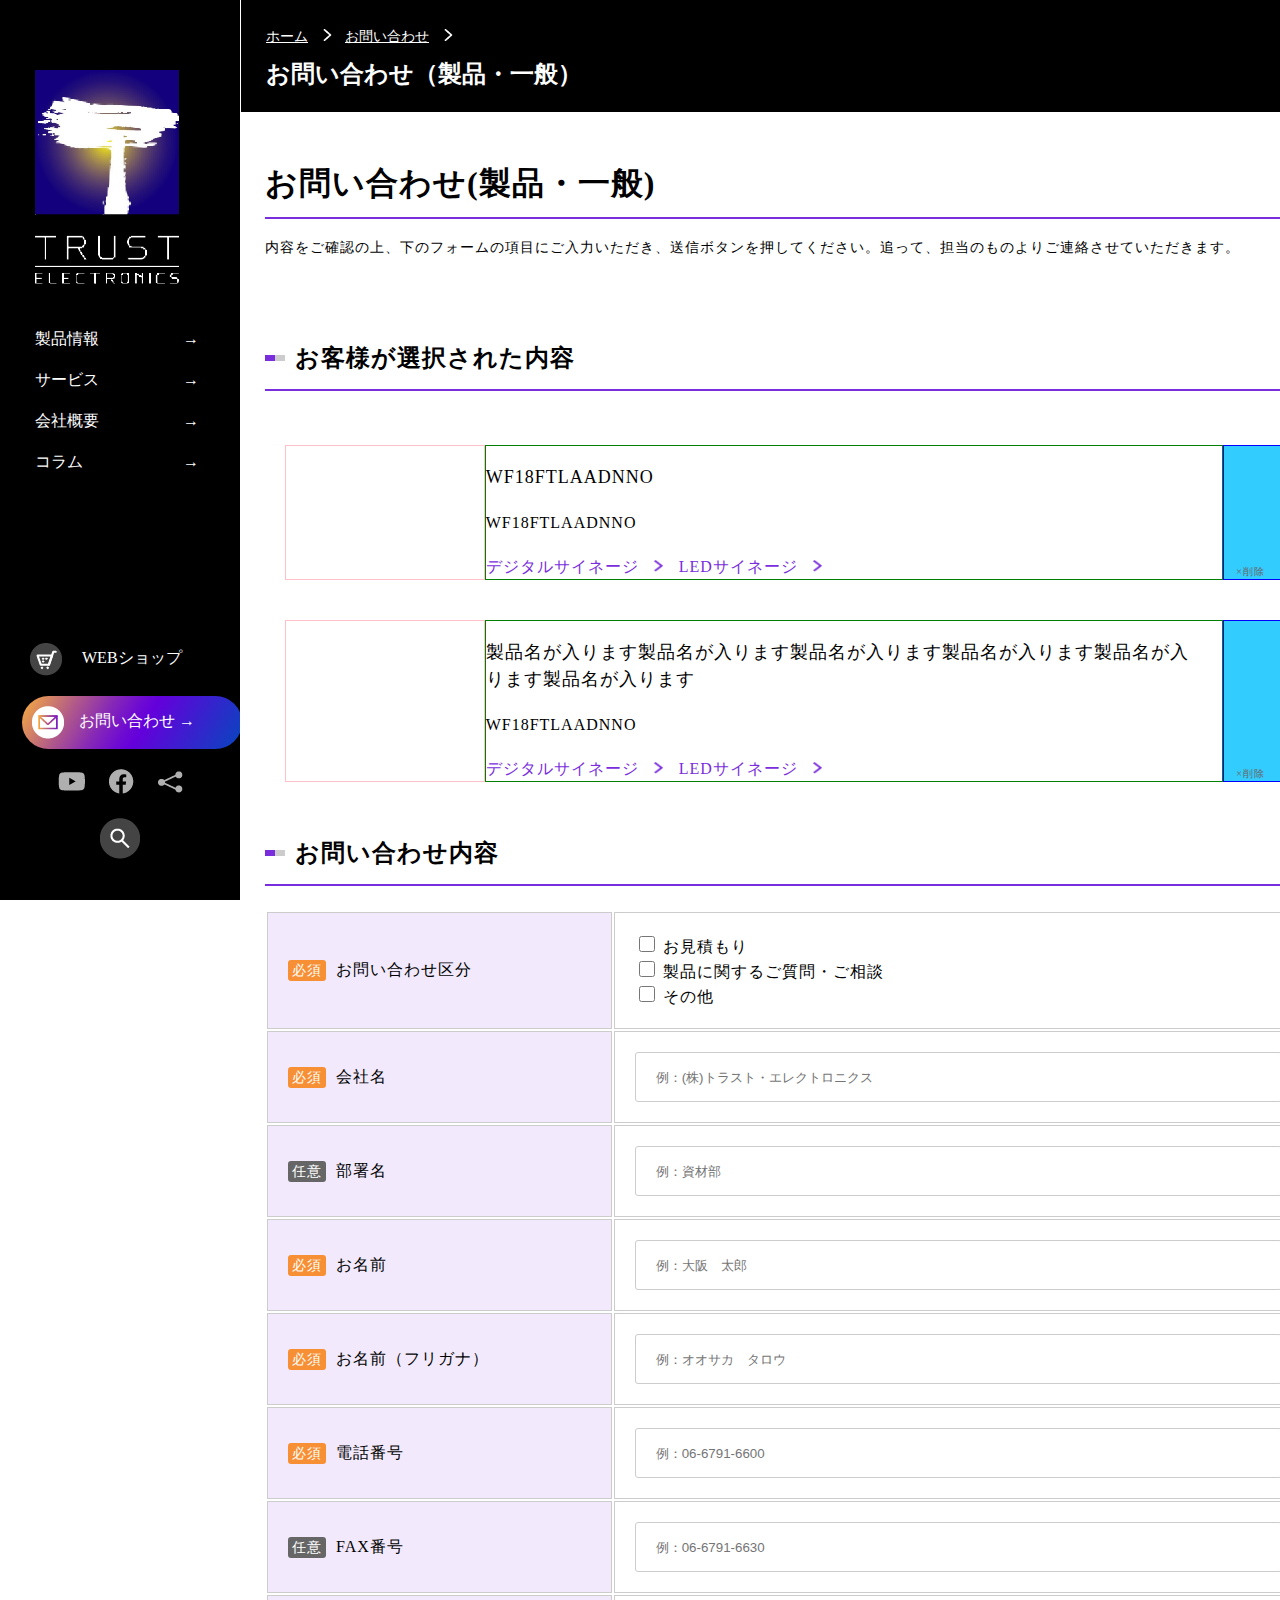
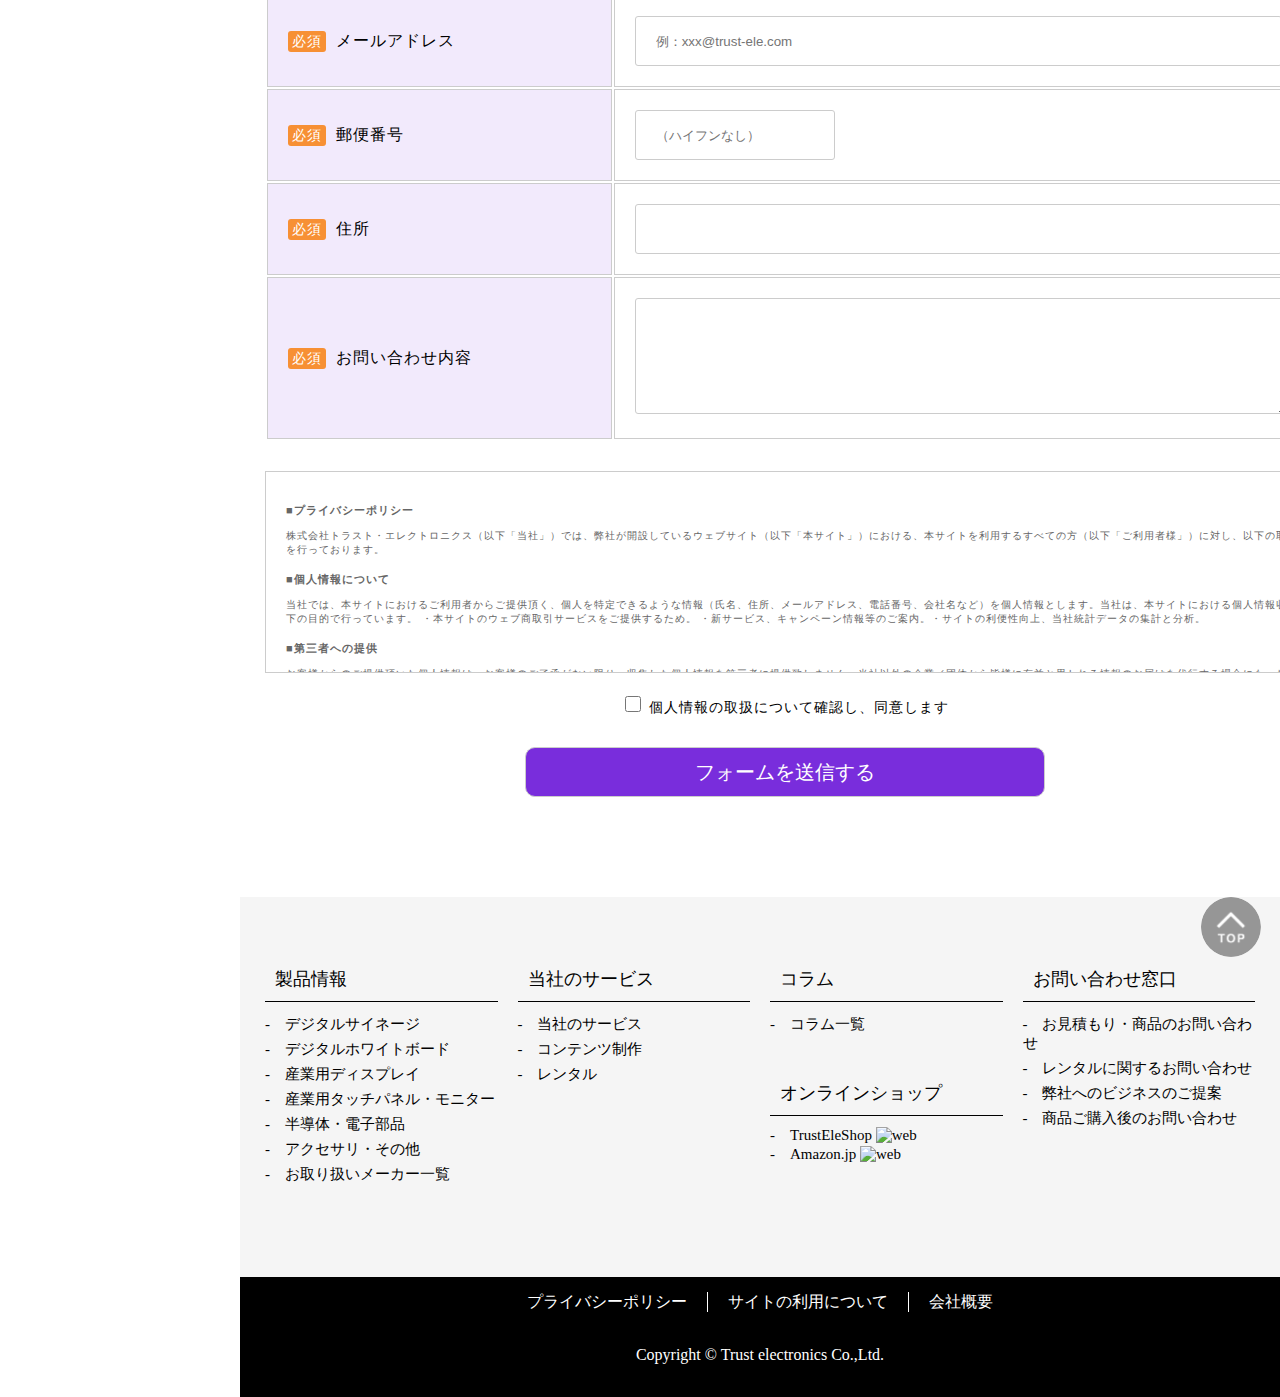
==== index.html @ a6a5a46c "Rename contact2.html to index.html" ====
<!DOCTYPE html>
<html>

<head>
  <meta charset="UTF-8">
  <meta name="viewport" content="width=device-width, initial-scale=1.0">
  <title>LEDサイネージSIGNEON - トラスト・エレクトロニクス</title>
  <meta name='robots' content='noindex, nofollow' />

  <!-- This site is optimized with the Yoast SEO plugin v20.6 - https://yoast.com/wordpress/plugins/seo/ -->
  <meta property="og:locale" content="ja_JP" />
  <meta property="og:type" content="article" />
  <meta property="og:title" content="LEDサイネージSIGNEON - トラスト・エレクトロニクス" />
  <meta property="og:site_name" content="トラスト・エレクトロニクス" />
  <meta property="article:modified_time" content="2023-05-15T15:56:11+00:00" />
  <meta name="twitter:card" content="summary_large_image" />


  <link rel='dns-prefetch' href='//unpkg.com' />

  <!-- BootstrapのCSS読み込み -->
  <link href="https://cdn.jsdelivr.net/npm/bootstrap@5.0.2/dist/css/bootstrap.min.css" rel="stylesheet"
    integrity="sha384-EVSTQN3/azprG1Anm3QDgpJLIm9Nao0Yz1ztcQTwFspd3yD65VohhpuuCOmLASjC" crossorigin="anonymous">s">
  <!-- cssの読み込み -->
  <link rel="stylesheet" href="./css/sinage-search.css" />
  <link rel="stylesheet" href="css/contact.css">
</head>

<body id="signage-search">
  <div class="sidebar">
    <div class="logo">
      <img src="./img/logo.png">
    </div>
    <div class="menu">
      <a
        href="C:\Users\81906\Local Sites\test\app\public/wp-content/themes/トラスト・エレクトロニクス/products/">製品情報&emsp;&emsp;&emsp;&emsp;&emsp;&nbsp;→</a>
      <a
        href="C:\Users\81906\Local Sites\test\app\public/wp-content/themes/トラスト・エレクトロニクス/service/">サービス&emsp;&emsp;&emsp;&emsp;&emsp;&nbsp;→</a>
      <a
        href="C:\Users\81906\Local Sites\test\app\public/wp-content/themes/トラスト・エレクトロニクス/company/">会社概要&emsp;&emsp;&emsp;&emsp;&emsp;&nbsp;→</a>
      <a
        href="C:\Users\81906\Local Sites\test\app\public/wp-content/themes/トラスト・エレクトロニクス/column/">コラム&emsp;&emsp;&emsp;&emsp;&emsp;&emsp;&nbsp;→</a>
    </div>
    <div class="webshop">
      <a href=""><img src="./img/6f642d399ab05af67b86f7dad8505891.png">
        <p>WEBショップ</p>
      </a>
    </div>
    <div class="toiawase">
      <a href=""><img src="./img/mail.png">
        <p>お問い合わせ →</p>
      </a>
    </div>
    <div class="icon">
      <a href=""><img src="./img/youtube.png"></a>
      <a href=""><img src="./img/facebook.png"></a>
      <a href=""><img src="./img/share.png"></a>
    </div>
    <div class="search">
      <a href=""><img src="./img/search.png"></a>

    </div>
  </div>

  <div class="grline">
    <span></span>
  </div>

  <!-- ヘッダー -->
  <div class="main-content">
    <div class="container-1250">
      <div class="topicPath" id="header">
        <p id="breadcrumbs">

          <span class="breadcrumb_last" aria-current="page">ホーム</span>
          <span class="img-box"><img src="./img/path-1.gif"></span>
          <span class="breadcrumb_last">お問い合わせ</span>
          <span class="img-box"><img src="./img/path-1.gif"></span>
          <!-- <span class="breadcrumb_last">産業用ディスプレイ</span>
          <span class="img-box"><img src="./img/path-1.gif"></span>  -->


        <h1>お問い合わせ（製品・一般）</h1>
      </div>
    </div>


    <section id="contact">
      <div class="container-1250">
        <div class="section-title">
          <h2 class="title">お問い合わせ(製品・一般)</h2>
          <p>内容をご確認の上、下のフォームの項目にご入力いただき、送信ボタンを押してください。追って、担当のものよりご連絡させていただきます。</p>
        </div>
        <div class="detail">
          <h2 class="section-subtitle">お客様が選択された内容</h2>
          <ul class="detail-item">
            <li>
              <div class="image"><img src="" alt=""></div>
              <div class="item-link">
                <p class="item-name">WF18FTLAADNNO</p>
                <p class="item-number">WF18FTLAADNNO</p>
                <p class="link">
                  <span class="breadcrumb_last" aria-current="page">デジタルサイネージ</span>
                  <span class="img-box"><img src="./img/arrow3.png"></span>
                  <span class="breadcrumb_last">LEDサイネージ</span>
                  <span class="img-box"><img src="./img/arrow3.png"></span>
                </p>
              </div>
              <div class="delete-btn"><a href="">×削除</a></div>
              <div class="delete-btn-sp"><a href="">×</a></div>
            </li>
            <li>
              <div class="image"><img src="" alt=""></div>
              <div class="item-link">
                <p class="item-name">製品名が入ります製品名が入ります製品名が入ります製品名が入ります製品名が入ります製品名が入ります</p>
                <p class="item-number">WF18FTLAADNNO</p>
                <p class="link">
                  <span class="breadcrumb_last" aria-current="page">デジタルサイネージ</span>
                  <span class="img-box"><img src="./img/arrow3.png"></span>
                  <span class="breadcrumb_last">LEDサイネージ</span>
                  <span class="img-box"><img src="./img/arrow3.png"></span>
                </p>
              </div>
              <div class="delete-btn"><a href="">×削除</a></div>
              <div class="delete-btn-sp"><a href="">×</a></div>

            </li>
          </ul>
        </div>
        <div class="contact-form">
          <h2 class="section-subtitle">お問い合わせ内容</h2>
          <form action="">
            <table class="contact-table">
              <tr>
                <th class="contact-item"><span>必須</span>お問い合わせ区分
                </th>
                <td class="contact-body reason">
                  <label for="" class="contact-reason">
                    <input type="checkbox" name="" id="" class="check-box">
                    <span class="contact-reason-txt"></span>お見積もり</span>
                  </label>
                  <label for="" class="contact-reason">
                    <input type="checkbox" name="" id="" class="check-box">
                    <span class="contact-reason-txt">製品に関するご質問・ご相談</span>
                  </label>
                  <label for="" class="contact-reason">
                    <input type="checkbox" name="" id="" class="check-box">
                    <span class="contact-reason-txt">その他</span>
                  </label>
                </td>
              </tr>
              <tr>
                <th class="contact-item"><span>必須</span>会社名
                </th>
                <td class="contact-body">
                  <input type="text" name="" id="" placeholder="例：(株)トラスト・エレクトロニクス">
                </td>
              </tr>
              <tr>
                <th class="contact-item"><span class="black">任意</span>部署名
                </th>
                <td class="contact-body">
                  <input type="text" name="" id="" placeholder="例：資材部">
                </td>
              </tr>
              <tr>
                <th class="contact-item"><span>必須</span>お名前
                </th>
                <td class="contact-body">
                  <input type="text" name="" id="" placeholder="例：大阪　太郎">
                </td>
              </tr>
              <tr>
                <th class="contact-item"><span>必須</span>お名前（フリガナ）
                </th>
                <td class="contact-body">
                  <input type="text" name="" id="" placeholder="例：オオサカ　タロウ">
                </td>
              </tr>
              <tr>
                <th class="contact-item"><span>必須</span>電話番号
                </th>
                <td class="contact-body">
                  <input type="tel" name="" id="" placeholder="例：06-6791-6600">
                </td>
              </tr>
              <tr>
                <th class="contact-item"><span class="black">任意</span>FAX番号
                </th>
                <td class="contact-body">
                  <input type="text" name="" id="" placeholder="例：06-6791-6630">
                </td>
              </tr>
              <tr>
                <th class="contact-item"><span>必須</span>メールアドレス
                </th>
                <td class="contact-body">
                  <input type="email" name="" id="" placeholder="例：xxx@trust-ele.com">
                </td>
              </tr>
              <tr>
                <th class="contact-item"><span>必須</span>郵便番号
                </th>
                <td class="contact-body">
                  <input type="text" name="" id="" class="zipcode" placeholder="（ハイフンなし）">
                </td>
              </tr>
              <tr>
                <th class="contact-item"><span>必須</span>住所
                </th>
                <td class="contact-body">
                  <input type="text" name="" id="">
                </td>
              </tr>
              <tr>
                <th class="contact-item"><span>必須</span>お問い合わせ内容
                </th>
                <td class="contact-body">
                  <textarea name="" id="" cols="30" rows="10"></textarea>
                </td>
              </tr>
            </table>
            <div class="privacy">
              <div class="scroll">
                <h3>■プライバシーポリシー </h3>
                <p>
                  株式会社トラスト・エレクトロニクス（以下「当社」）では、弊社が開設しているウェブサイト（以下「本サイト」）における、本サイトを利用するすべての方（以下「ご利用者様」）に対し、以下の取り組みを行っております。
                </p>
                <h3>■個人情報について</h3>
                <p>
                  当社では、本サイトにおけるご利用者からご提供頂く、個人を特定できるような情報（氏名、住所、メールアドレス、電話番号、会社名など）を個人情報とします。当社は、本サイトにおける個人情報収集を以下の目的で行っています。

                  ・本サイトのウェブ商取引サービスをご提供するため。
                  ・新サービス、キャンペーン情報等のご案内。・サイトの利便性向上、当社統計データの集計と分析。</p>
                <h3>■第三者への提供</h3>
                <p>
                  お客様からのご提供頂いた個人情報は、お客様のご了承がない限り、収集した個人情報を第三者に提供致しません。当社以外の企業／団体から皆様に有益と思われる情報のお届けを代行する場合にも、お客様のご承諾がない限り、個人情報はそうした企業／団体には開示･提供は致しません。ただし、以下の場合は除きます。

                  ・利用目的に必要な限りにおいて、当社または当社の業務委託先（販売加盟店や運送会社等）に対し開示を行う場合・個人情報をご提供頂く際に予め明示した第三者に提供する場合
                  ・法令に基づく場合その他個人情報保護法により第三者への提供が認められている場合
                </p>
                <h3>■個人情報の管理</h3>
                <p>
                  お客様よりお預かりした個人情報の安全管理は合理的、組織的、物理的、人的、技術的施策を講じるとともに、当社では関連法令に準じた適切な取扱いを行うことで個人データへの不正な侵入、個人情報の紛失、改ざん、漏えい等の危険防止に努めます。
                </p>

                <p>※ご入力いただいたお客様の個人情報等は暗号化により保護されます。</p>
              </div>
              <label for="" class="agreement">
                <input type="checkbox" name="" id="" class="check-box">
                <span class="contact-reason-txt"></span>個人情報の取扱について確認し、同意します</span>
              </label>
  
            </div>
            <input type="submit" class="contact-submit" value="フォームを送信する">
          </form>
        </div>
      </div>
    </section>






    <div id="footer">
      <div class="btn" id="page-top">
        <a href="#">
          <img class="hovertop" src="./img/top2.png" alt="top2" width="60px" height="60px" />
          <img src="./img/top4.png" alt="top4" width="60px" height="60px" />
        </a>
      </div>
    </div>
    <div class="sitemapbg">
      <div class="sitemap">
        <div class="smproducts smc">
          <h2>製品情報</h2>
          <a href="">-　デジタルサイネージ</a>
          <a href="">-　デジタルホワイトボード</a>
          <a href="">-　産業用ディスプレイ</a>
          <a href="">-　産業用タッチパネル・モニター</a>
          <a href="">-　半導体・電子部品</a>
          <a href="">-　アクセサリ・その他</a>
          <a href="">-　お取り扱いメーカー一覧</a>
        </div>
        <div class="smservice smc">
          <h2>当社のサービス</h2>
          <a href="">-　当社のサービス</a>
          <a href="">-　コンテンツ制作</a>
          <a href="">-　レンタル</a>
        </div>

        <div class="smcolmun smc">
          <h2>コラム</h2>
          <a href="">-　コラム一覧</a>
        </div>

        <div class="smonlineshop smc">
          <h2>オンラインショップ</h2>
          <div class="smonlineshopcategory1">
            <a href="">-　TrustEleShop
              <img src="http://localhost:10011/wp-content/uploads/web.png" alt="web" width="13px" height="11px" />
            </a>
          </div>
          <div class="smonlineshopcategory2">
            <a href="">-　Amazon.jp
              <img src="http://localhost:10011/wp-content/uploads/web.png" alt="web" width="13px" height="11px" />
            </a>
          </div>
        </div>
        <div class="sminquiry smc">
          <h2>お問い合わせ窓口</h2>
          <a href="">-　お見積もり・商品のお問い合わせ</a>
          <a href="">-　レンタルに関するお問い合わせ</a>
          <a href="">-　弊社へのビジネスのご提案</a>
          <a href="">-　商品ご購入後のお問い合わせ</a>
        </div>
      </div>
    </div>

    <!-- max-width:968 -->

    <div class="footer-search">
      <div class="icon">
        <a href=""><img src="./img/youtube.png" /></a>
        <a href=""><img src="./img/facebook.png" /></a>
        <a href=""><img src="./img/share.png" /></a>
      </div>

      <div class="input-group">
        <input type="text" id="txt-search" class="form-control input-group-prepend" placeholder="サイト内検索" />
        <span class="input-group-btn input-group-append"> </span>
      </div>

      <ul>
        <li>JP</li>
        <li>EN</li>
        <li>ZH-CN</li>
      </ul>
    </div>

    <div class="footerband">
      <div class="fb1"><a href="">プライバシーポリシー</a></div>
      <div class="fb2"><a href="">サイトの利用について</a></div>
      <div class="fb3"><a href="">会社概要</a></div>
      <div class="fb4">
        <p>Copyright © Trust electronics Co.,Ltd.</p>
      </div>
    </div>
  </div>
---- css/sinage-search.css ----
body {
  --wp--preset--color--black: #000000;
  --wp--preset--color--cyan-bluish-gray: #abb8c3;
  --wp--preset--color--white: #ffffff;
  --wp--preset--color--pale-pink: #f78da7;
  --wp--preset--color--vivid-red: #cf2e2e;
  --wp--preset--color--luminous-vivid-orange: #ff6900;
  --wp--preset--color--luminous-vivid-amber: #fcb900;
  --wp--preset--color--light-green-cyan: #7bdcb5;
  --wp--preset--color--vivid-green-cyan: #00d084;
  --wp--preset--color--pale-cyan-blue: #8ed1fc;
  --wp--preset--color--vivid-cyan-blue: #0693e3;
  --wp--preset--color--vivid-purple: #9b51e0;
  --wp--preset--gradient--vivid-cyan-blue-to-vivid-purple: linear-gradient(135deg, rgba(6, 147, 227, 1) 0%, rgb(155, 81, 224) 100%);
  --wp--preset--gradient--light-green-cyan-to-vivid-green-cyan: linear-gradient(135deg, rgb(122, 220, 180) 0%, rgb(0, 208, 130) 100%);
  --wp--preset--gradient--luminous-vivid-amber-to-luminous-vivid-orange: linear-gradient(135deg, rgba(252, 185, 0, 1) 0%, rgba(255, 105, 0, 1) 100%);
  --wp--preset--gradient--luminous-vivid-orange-to-vivid-red: linear-gradient(135deg, rgba(255, 105, 0, 1) 0%, rgb(207, 46, 46) 100%);
  --wp--preset--gradient--very-light-gray-to-cyan-bluish-gray: linear-gradient(135deg, rgb(238, 238, 238) 0%, rgb(169, 184, 195) 100%);
  --wp--preset--gradient--cool-to-warm-spectrum: linear-gradient(135deg, rgb(74, 234, 220) 0%, rgb(151, 120, 209) 20%, rgb(207, 42, 186) 40%, rgb(238, 44, 130) 60%, rgb(251, 105, 98) 80%, rgb(254, 248, 76) 100%);
  --wp--preset--gradient--blush-light-purple: linear-gradient(135deg, rgb(255, 206, 236) 0%, rgb(152, 150, 240) 100%);
  --wp--preset--gradient--blush-bordeaux: linear-gradient(135deg, rgb(254, 205, 165) 0%, rgb(254, 45, 45) 50%, rgb(107, 0, 62) 100%);
  --wp--preset--gradient--luminous-dusk: linear-gradient(135deg, rgb(255, 203, 112) 0%, rgb(199, 81, 192) 50%, rgb(65, 88, 208) 100%);
  --wp--preset--gradient--pale-ocean: linear-gradient(135deg, rgb(255, 245, 203) 0%, rgb(182, 227, 212) 50%, rgb(51, 167, 181) 100%);
  --wp--preset--gradient--electric-grass: linear-gradient(135deg, rgb(202, 248, 128) 0%, rgb(113, 206, 126) 100%);
  --wp--preset--gradient--midnight: linear-gradient(135deg, rgb(2, 3, 129) 0%, rgb(40, 116, 252) 100%);
  --wp--preset--duotone--dark-grayscale: url('#wp-duotone-dark-grayscale');
  --wp--preset--duotone--grayscale: url('#wp-duotone-grayscale');
  --wp--preset--duotone--purple-yellow: url('#wp-duotone-purple-yellow');
  --wp--preset--duotone--blue-red: url('#wp-duotone-blue-red');
  --wp--preset--duotone--midnight: url('#wp-duotone-midnight');
  --wp--preset--duotone--magenta-yellow: url('#wp-duotone-magenta-yellow');
  --wp--preset--duotone--purple-green: url('#wp-duotone-purple-green');
  --wp--preset--duotone--blue-orange: url('#wp-duotone-blue-orange');
  --wp--preset--font-size--small: 13px;
  --wp--preset--font-size--medium: 20px;
  --wp--preset--font-size--large: 36px;
  --wp--preset--font-size--x-large: 42px;
  --wp--preset--spacing--20: 0.44rem;
  --wp--preset--spacing--30: 0.67rem;
  --wp--preset--spacing--40: 1rem;
  --wp--preset--spacing--50: 1.5rem;
  --wp--preset--spacing--60: 2.25rem;
  --wp--preset--spacing--70: 3.38rem;
  --wp--preset--spacing--80: 5.06rem;
  --wp--preset--shadow--natural: 6px 6px 9px rgba(0, 0, 0, 0.2);
  --wp--preset--shadow--deep: 12px 12px 50px rgba(0, 0, 0, 0.4);
  --wp--preset--shadow--sharp: 6px 6px 0px rgba(0, 0, 0, 0.2);
  --wp--preset--shadow--outlined: 6px 6px 0px -3px rgba(255, 255, 255, 1), 6px 6px rgba(0, 0, 0, 1);
  --wp--preset--shadow--crisp: 6px 6px 0px rgba(0, 0, 0, 1);
}

:where(.is-layout-flex) {
  gap: 0.5em;
}

body .is-layout-flow>.alignleft {
  float: left;
  margin-inline-start: 0;
  margin-inline-end: 2em;
}

body .is-layout-flow>.alignright {
  float: right;
  margin-inline-start: 2em;
  margin-inline-end: 0;
}

body .is-layout-flow>.aligncenter {
  margin-left: auto !important;
  margin-right: auto !important;
}

body .is-layout-constrained>.alignleft {
  float: left;
  margin-inline-start: 0;
  margin-inline-end: 2em;
}

body .is-layout-constrained>.alignright {
  float: right;
  margin-inline-start: 2em;
  margin-inline-end: 0;
}

body .is-layout-constrained>.aligncenter {
  margin-left: auto !important;
  margin-right: auto !important;
}

body .is-layout-constrained> :where(:not(.alignleft):not(.alignright):not(.alignfull)) {
  max-width: var(--wp--style--global--content-size);
  margin-left: auto !important;
  margin-right: auto !important;
}

body .is-layout-constrained>.alignwide {
  max-width: var(--wp--style--global--wide-size);
}

body .is-layout-flex {
  display: flex;
}

body .is-layout-flex {
  flex-wrap: wrap;
  align-items: center;
}

body .is-layout-flex>* {
  margin: 0;
}

:where(.wp-block-columns.is-layout-flex) {
  gap: 2em;
}

.has-black-color {
  color: var(--wp--preset--color--black) !important;
}

.has-cyan-bluish-gray-color {
  color: var(--wp--preset--color--cyan-bluish-gray) !important;
}

.has-white-color {
  color: var(--wp--preset--color--white) !important;
}

.has-pale-pink-color {
  color: var(--wp--preset--color--pale-pink) !important;
}

.has-vivid-red-color {
  color: var(--wp--preset--color--vivid-red) !important;
}

.has-luminous-vivid-orange-color {
  color: var(--wp--preset--color--luminous-vivid-orange) !important;
}

.has-luminous-vivid-amber-color {
  color: var(--wp--preset--color--luminous-vivid-amber) !important;
}

.has-light-green-cyan-color {
  color: var(--wp--preset--color--light-green-cyan) !important;
}

.has-vivid-green-cyan-color {
  color: var(--wp--preset--color--vivid-green-cyan) !important;
}

.has-pale-cyan-blue-color {
  color: var(--wp--preset--color--pale-cyan-blue) !important;
}

.has-vivid-cyan-blue-color {
  color: var(--wp--preset--color--vivid-cyan-blue) !important;
}

.has-vivid-purple-color {
  color: var(--wp--preset--color--vivid-purple) !important;
}

.has-black-background-color {
  background-color: var(--wp--preset--color--black) !important;
}

.has-cyan-bluish-gray-background-color {
  background-color: var(--wp--preset--color--cyan-bluish-gray) !important;
}

.has-white-background-color {
  background-color: var(--wp--preset--color--white) !important;
}

.has-pale-pink-background-color {
  background-color: var(--wp--preset--color--pale-pink) !important;
}

.has-vivid-red-background-color {
  background-color: var(--wp--preset--color--vivid-red) !important;
}

.has-luminous-vivid-orange-background-color {
  background-color: var(--wp--preset--color--luminous-vivid-orange) !important;
}

.has-luminous-vivid-amber-background-color {
  background-color: var(--wp--preset--color--luminous-vivid-amber) !important;
}

.has-light-green-cyan-background-color {
  background-color: var(--wp--preset--color--light-green-cyan) !important;
}

.has-vivid-green-cyan-background-color {
  background-color: var(--wp--preset--color--vivid-green-cyan) !important;
}

.has-pale-cyan-blue-background-color {
  background-color: var(--wp--preset--color--pale-cyan-blue) !important;
}

.has-vivid-cyan-blue-background-color {
  background-color: var(--wp--preset--color--vivid-cyan-blue) !important;
}

.has-vivid-purple-background-color {
  background-color: var(--wp--preset--color--vivid-purple) !important;
}

.has-black-border-color {
  border-color: var(--wp--preset--color--black) !important;
}

.has-cyan-bluish-gray-border-color {
  border-color: var(--wp--preset--color--cyan-bluish-gray) !important;
}

.has-white-border-color {
  border-color: var(--wp--preset--color--white) !important;
}

.has-pale-pink-border-color {
  border-color: var(--wp--preset--color--pale-pink) !important;
}

.has-vivid-red-border-color {
  border-color: var(--wp--preset--color--vivid-red) !important;
}

.has-luminous-vivid-orange-border-color {
  border-color: var(--wp--preset--color--luminous-vivid-orange) !important;
}

.has-luminous-vivid-amber-border-color {
  border-color: var(--wp--preset--color--luminous-vivid-amber) !important;
}

.has-light-green-cyan-border-color {
  border-color: var(--wp--preset--color--light-green-cyan) !important;
}

.has-vivid-green-cyan-border-color {
  border-color: var(--wp--preset--color--vivid-green-cyan) !important;
}

.has-pale-cyan-blue-border-color {
  border-color: var(--wp--preset--color--pale-cyan-blue) !important;
}

.has-vivid-cyan-blue-border-color {
  border-color: var(--wp--preset--color--vivid-cyan-blue) !important;
}

.has-vivid-purple-border-color {
  border-color: var(--wp--preset--color--vivid-purple) !important;
}

.has-vivid-cyan-blue-to-vivid-purple-gradient-background {
  background: var(--wp--preset--gradient--vivid-cyan-blue-to-vivid-purple) !important;
}

.has-light-green-cyan-to-vivid-green-cyan-gradient-background {
  background: var(--wp--preset--gradient--light-green-cyan-to-vivid-green-cyan) !important;
}

.has-luminous-vivid-amber-to-luminous-vivid-orange-gradient-background {
  background: var(--wp--preset--gradient--luminous-vivid-amber-to-luminous-vivid-orange) !important;
}

.has-luminous-vivid-orange-to-vivid-red-gradient-background {
  background: var(--wp--preset--gradient--luminous-vivid-orange-to-vivid-red) !important;
}

.has-very-light-gray-to-cyan-bluish-gray-gradient-background {
  background: var(--wp--preset--gradient--very-light-gray-to-cyan-bluish-gray) !important;
}

.has-cool-to-warm-spectrum-gradient-background {
  background: var(--wp--preset--gradient--cool-to-warm-spectrum) !important;
}

.has-blush-light-purple-gradient-background {
  background: var(--wp--preset--gradient--blush-light-purple) !important;
}

.has-blush-bordeaux-gradient-background {
  background: var(--wp--preset--gradient--blush-bordeaux) !important;
}

.has-luminous-dusk-gradient-background {
  background: var(--wp--preset--gradient--luminous-dusk) !important;
}

.has-pale-ocean-gradient-background {
  background: var(--wp--preset--gradient--pale-ocean) !important;
}

.has-electric-grass-gradient-background {
  background: var(--wp--preset--gradient--electric-grass) !important;
}

.has-midnight-gradient-background {
  background: var(--wp--preset--gradient--midnight) !important;
}

.has-small-font-size {
  font-size: var(--wp--preset--font-size--small) !important;
}

.has-medium-font-size {
  font-size: var(--wp--preset--font-size--medium) !important;
}

.has-large-font-size {
  font-size: var(--wp--preset--font-size--large) !important;
}

.has-x-large-font-size {
  font-size: var(--wp--preset--font-size--x-large) !important;
}

.wp-block-navigation a:where(:not(.wp-element-button)) {
  color: inherit;
}

:where(.wp-block-columns.is-layout-flex) {
  gap: 2em;
}

.wp-block-pullquote {
  font-size: 1.5em;
  line-height: 1.6;
}


html {
  font-size: 10px;
}

body {
  /*   width: 1900px; */
  margin: 0 auto;
  overflow-x: hidden;
  /*   touch-action: pan-y; */
  font-family: 源ノ角ゴシック JP;
  display: flex;
  flex-direction: column;
  font-weight: 400;
}

.main-content {
  background: white;
}

.grline {
  grid-area: line;
  border-left: solid 1px white;
  position: sticky;
  top: 0;
  z-index: 102;
  min-width: 230px;
}

.sidebar {
  /*   width: 240px; */
  grid-area: side;
  height: 100%;
  background-color: black;
  z-index: 103;
  position: fixed;
  top: 0;
  left: 0;
  width: 240px;
  height: 100%;
  overflow-y: auto;
  border-right: 1px solid white;
}

.sidebar a {
  color: white;
  text-decoration: none;
}

.logo {
  padding: 30px 0 30px 35px;
  margin-top: 40px;
}

.menu {
  display: flex;
  flex-flow: column;
  font-size: 16px;
  padding: 10px 0 0 35px;
}

.menu a {
  margin-bottom: 20px;
}

.webshop a {
  display: flex;
  padding-left: 30px;
  margin-top: 150px;
}

.webshop p {
  padding: 5px 0 0 20px;
}

.toiawase a {
  width: 200px;
  display: flex;
  padding: 10px;
  margin-top: 20px;
  margin-left: 22px;
  border-radius: 30px;
}

.toiawase p {
  padding: 5px 0 0 15px;
}

.toiawase a {
  background-position: 15% 50%;
  background-size: 200% auto;
  /*アニメーションの指定*/
  transition: all 0.3s ease-out;
}

/*hoverした際の、背景の場所とテキスト色の変更*/
.toiawase a:hover {
  background-position: 99% 50%;
}

.icon {
  display: flex;
  justify-content: center;
  align-items: center;
  padding: 20px
}

.icon a {
  margin-right: 12px;
  margin-left: 12px;
}

.search {
  display: flex;
  justify-content: center;
}

.main-content {

  margin-left: 240px;
  width: calc(100% - 240px);
  grid-area: main;
}


.topicPath {
  grid-area: topics;
  text-decoration: none;
  background-color: black;
  color: white;
  padding-top: 8px;
  overflow: visible;
  padding: 12px 0 12px 0;
  position: fixed;
  z-index: 102;
  border-left: 1px solid white;
  min-height: 88px;
  top: 0;
  border-left: 1px solid white;

}

.topicPath::before {
  content: '';
  position: absolute;
  top: 0;
  left: -10000px;
  /* 幅を越えるオフセット */
  width: 20000px;
  /* 背景色を広げる幅 */
  height: 100%;
  background-color: black;
  z-index: -5
}

.topicPath a {
  font-size: 14px;
  /* 	text-decoration:none; */
  color: white;
}

/*パンくずリスト 最後*/
span.breadcrumb_last {
  /*     display: none; */
  position: relative;
  color: white;
}

.topicPath h2 {
  font-size: 24px;
  margin-left: 22px;
  font-weight: medium;
  padding: 10px 0;
  z-index: 5;
}

#breadcrumbs {
  margin-left: 20px;
}

span.breadcrumb_last {
  position: relative;
  text-decoration: underline;
}


@media (max-width: 600px) {
  /* .sidebar {
    display: none;
  } */

  .main-content {
    width: 100%;
  }
}

footer {
  margin: 0 auto;
  margin-top: 90px;
}

.inquiry,
.toiawase a {

  background: -moz-linear-gradient(5.86% -33.1% -30deg, rgba(251, 176, 59, 1) 0%, rgba(234, 157, 77, 1) 4.85%, rgba(177, 90, 137, 1) 22.64%, rgba(135, 41, 182, 1) 37.58%, rgba(110, 11, 209, 1) 48.91%, rgba(100, 0, 219, 1) 55.31%, rgba(6, 71, 190, 1) 100%);
  background: -webkit-linear-gradient(-30deg, rgba(251, 176, 59, 1) 0%, rgba(234, 157, 77, 1) 4.85%, rgba(177, 90, 137, 1) 22.64%, rgba(135, 41, 182, 1) 37.58%, rgba(110, 11, 209, 1) 48.91%, rgba(100, 0, 219, 1) 55.31%, rgba(6, 71, 190, 1) 100%);
  background: -webkit-gradient(linear, 5.86% -33.1%, 94.14% 133.1%, color-stop(0, rgba(251, 176, 59, 1)), color-stop(0.0485, rgba(234, 157, 77, 1)), color-stop(0.2264, rgba(177, 90, 137, 1)), color-stop(0.3758, rgba(135, 41, 182, 1)), color-stop(0.4891, rgba(110, 11, 209, 1)), color-stop(0.5531, rgba(100, 0, 219, 1)), color-stop(1, rgba(6, 71, 190, 1)));
  background: -o-linear-gradient(-30deg, rgba(251, 176, 59, 1) 0%, rgba(234, 157, 77, 1) 4.85%, rgba(177, 90, 137, 1) 22.64%, rgba(135, 41, 182, 1) 37.58%, rgba(110, 11, 209, 1) 48.91%, rgba(100, 0, 219, 1) 55.31%, rgba(6, 71, 190, 1) 100%);
  background: -ms-linear-gradient(-30deg, rgba(251, 176, 59, 1) 0%, rgba(234, 157, 77, 1) 4.85%, rgba(177, 90, 137, 1) 22.64%, rgba(135, 41, 182, 1) 37.58%, rgba(110, 11, 209, 1) 48.91%, rgba(100, 0, 219, 1) 55.31%, rgba(6, 71, 190, 1) 100%);
  -ms-filter: "progid:DXImageTransform.Microsoft.gradient(startColorstr='#FBB03B', endColorstr='#0647BE' ,GradientType=0)";
  background: linear-gradient(120deg, rgba(251, 176, 59, 1) 0%, rgba(234, 157, 77, 1) 4.85%, rgba(177, 90, 137, 1) 22.64%, rgba(135, 41, 182, 1) 37.58%, rgba(110, 11, 209, 1) 48.91%, rgba(100, 0, 219, 1) 55.31%, rgba(6, 71, 190, 1) 100%);

  filter: progid:DXImageTransform.Microsoft.gradient(startColorstr='#FBB03B', endColorstr='#0647BE', GradientType=1);
}

@media(min-width: 768px) {
  a[href^="tel:"] {
    pointer-events: none;
  }
}

.inquiry{
  padding-bottom: 30px;
  max-width: 1200px;
  margin: 0 auto;
}

.inquiry>div>p {
  color: white;
  font-size: 25px;
  text-align: center;
  padding-top: 35px;
  padding-bottom: 5px;
}

.inquirySection {
  display: flex;
  justify-content: center;
}

.inquiryParts {
  margin-top: 30px;
  text-align: center;
  min-height: 200px;
  min-width: 280px;
  width: 42.2%;
  border-radius: 10px;
  background-color: white;
}

.inquiryParts.first {
  margin-left: 6.5%;
    margin-right: 1.3%;
}

.inquiryParts.second {
  margin-right: 6.5%;
  margin-left: 1.3%;
}

.inquiryTitle {
  font-weight: bold;
  font-size: 28px;
  line-height: 20.63px;
  color: rgb(121, 45, 220);
  padding-top: 40px;
  padding-bottom: 10px;
}

.inquiryTel a {
  text-decoration: none;
  font-size: 45px;
  color: black;
  font-weight: 400;
}

.inquiryTel p {
  font-size: 19px;
}

.inquiryForm {
  margin-top: 30px;
}

.inquiryForm a {
  font-size: 25px;
  text-decoration: none;
  color: white;
  padding: 20px 40px;
  border-radius: 35px;
  background: -moz-linear-gradient(5.86% -33.1% -30deg, rgba(251, 176, 59, 1) 0%, rgba(234, 157, 77, 1) 4.85%, rgba(177, 90, 137, 1) 22.64%, rgba(135, 41, 182, 1) 37.58%, rgba(110, 11, 209, 1) 48.91%, rgba(100, 0, 219, 1) 55.31%, rgba(6, 71, 190, 1) 100%);
  background: -webkit-linear-gradient(-30deg, rgba(251, 176, 59, 1) 0%, rgba(234, 157, 77, 1) 4.85%, rgba(177, 90, 137, 1) 22.64%, rgba(135, 41, 182, 1) 37.58%, rgba(110, 11, 209, 1) 48.91%, rgba(100, 0, 219, 1) 55.31%, rgba(6, 71, 190, 1) 100%);
  background: -webkit-gradient(linear, 5.86% -33.1%, 94.14% 133.1%, color-stop(0, rgba(251, 176, 59, 1)), color-stop(0.0485, rgba(234, 157, 77, 1)), color-stop(0.2264, rgba(177, 90, 137, 1)), color-stop(0.3758, rgba(135, 41, 182, 1)), color-stop(0.4891, rgba(110, 11, 209, 1)), color-stop(0.5531, rgba(100, 0, 219, 1)), color-stop(1, rgba(6, 71, 190, 1)));
  background: -o-linear-gradient(-30deg, rgba(251, 176, 59, 1) 0%, rgba(234, 157, 77, 1) 4.85%, rgba(177, 90, 137, 1) 22.64%, rgba(135, 41, 182, 1) 37.58%, rgba(110, 11, 209, 1) 48.91%, rgba(100, 0, 219, 1) 55.31%, rgba(6, 71, 190, 1) 100%);
  background: -ms-linear-gradient(-30deg, rgba(251, 176, 59, 1) 0%, rgba(234, 157, 77, 1) 4.85%, rgba(177, 90, 137, 1) 22.64%, rgba(135, 41, 182, 1) 37.58%, rgba(110, 11, 209, 1) 48.91%, rgba(100, 0, 219, 1) 55.31%, rgba(6, 71, 190, 1) 100%);
  -ms-filter: "progid:DXImageTransform.Microsoft.gradient(startColorstr='#FBB03B', endColorstr='#0647BE' ,GradientType=0)";
  background: linear-gradient(120deg, rgba(251, 176, 59, 1) 0%, rgba(234, 157, 77, 1) 4.85%, rgba(177, 90, 137, 1) 22.64%, rgba(135, 41, 182, 1) 37.58%, rgba(110, 11, 209, 1) 48.91%, rgba(100, 0, 219, 1) 55.31%, rgba(6, 71, 190, 1) 100%);

  filter: progid:DXImageTransform.Microsoft.gradient(startColorstr='#FBB03B', endColorstr='#0647BE', GradientType=1);

  transition: all 0.3s ease-out;

}

.inquiryForm a:hover {
  z-index: 5;
  background-position: 99% 50%;
}

.inquiryForm a {

  background-position: 15% 50%;
  background-size: 200% auto;
  /*アニメーションの指定*/
  transition: all 0.3s ease-out;
}

/*hoverした際の、背景の場所とテキスト色の変更*/
.inquiryForm a:hover {
  background-position: 99% 50%;
}

/*========= ページトップのためのCSS ===============*/
/*リンクの形状*/

.btn {
  position: relative;
  width: 60px;
  height: 60px;
  margin-right: -20px;
  display: block;
  border-radius: 50%;
  overflow: hidden;
  cursor: pointer;
}

.btn img {
  position: absolute;
  top: 50%;
  left: 50%;
  -webkit-transform: translate(-50%, -50%);
  transform: translate(-50%, -50%);
  width: 100%;
  display: block;
  -webkit-transition: .4s ease-in-out;
  transition: .4s ease-in-out;
}

.btn:hover img:nth-of-type(2) {
  opacity: 0;
}

.btn img:nth-of-type(1) {
  opacity: 0;
}

.btn:hover img:nth-of-type(1) {
  opacity: 1;
}

#footer {
  margin-top: 100px;
  display: flex;
  justify-content: flex-end;
}

/* 

#page-top {
  position: fixed;
  right: 10px;
  z-index: 99;

  opacity: 0;
} */

#page-top {
  position: fixed;
  right: 39px;
  z-index: 99;
  opacity: 0;
}

/*　上に上がる動き　*/

#page-top.UpMove {
  animation: UpAnime 0.5s forwards;
}

@keyframes UpAnime {
  from {
    opacity: 0;
    transform: translateY(100px);
  }

  to {
    opacity: 1;
    transform: translateY(0);
  }
}

/*　下に下がる動き　*/

#page-top.DownMove {
  animation: DownAnime 0.5s forwards;
}

@keyframes DownAnime {
  from {
    opacity: 1;
    transform: translateY(0);
  }

  to {
    opacity: 1;
    transform: translateY(100px);
  }
}


#footer {
  /*   position: relative; */
  z-index: 2;
}

.sitemapbg {
  padding-bottom: 90px;
  padding-top: 50px;
  background-color: #F5F5F5;
  display: flex;
  justify-content: center;
  padding-right: 25px;
  padding-left: 25px;
}

.sitemapbg::after {
  content: '';
  position: absolute;
  top: 0;
  left: -10000px;
  /* 幅を越えるオフセット */
  width: 20000px;
  /* 背景色を広げる幅 */
  height: 100%;
  background-color: #F5F5F5;
  z-index: -5
}

.sitemap {
  width: 1200px;
  display: grid;
  grid-template:
    "gr1 .. gr2 .. gr3 .. gr5"
    "gr1 .. gr2 .. gr4 .. gr5" /1fr 20px 1fr 20px 1fr 20px 1fr;
}

.smproducts {
  grid-area: gr1
}

.smservice {
  grid-area: gr2
}

.smcolmun {
  grid-area: gr3
}

.smonlineshop {
  grid-area: gr4
}

.sminquiry {
  grid-area: gr5
}

.smc {
  max-width: 250px;
  width: 100%;
  display: flex;
  flex-flow: column;
}

.smc h2 {
  font-size: 18px;
  font-weight: normal;
  padding-bottom: 10px;
  margin-bottom: 10px;
  border-bottom: 1px solid;
}

.smc a {
  text-decoration: none;
  color: black;
  font-size: 15px;
  padding: 3px 0;
}

.smonlineshopcategory1 img {
  margin-left: -10px;
}

.smonlineshopcategory2 img {
  margin-left: 0;
}

.footerband {
  grid-area: footer;
  background-color: black;
  text-decoration: none;
  color: white;
  height: 120px;
  display: grid;
  grid-template:
    "... ... ... ... ..." 15px
    "... fb1 fb2 fb3 ..." 20px
    "... ... ... ... ..."
    "... fb4 fb4 fb4 ..."   
    /1fr auto auto auto 1fr;
}

.fb1 {
  grid-area: fb1;
  border-right: 1px solid;
}

.fb2 {
  grid-area: fb2;
  border-right: 1px solid;

}

.fb3 {
  grid-area: fb3;
}

.fb4 {
  grid-area: fb4;
  text-align: center;
}

.footerband a {
  text-decoration: none;
  color: white;
  padding: 0 20px;
}

.pagetop {
  width: 100%;
  /* 	left:-300px;
margin:0;
padding:0;
background-image: url('/wp-content/uploads/digitaltop.png');
background-size: cover;
background-position:center; */
  height: 473px;
  display: flex;
  align-items: center;
}

.pagetop {
  height: 473px;
  position: relative;
  overflow: visible;
  display: flex;
  align-items: center;
}

.pagetop::before {
  content: "";
  position: absolute;
  top: 0;
  left: -800px;
  /* はみ出したい幅を指定 */
  width: 2250px;
  /* はみ出したい幅を指定 */
  height: 100%;
  background-image: url('/wp-content/uploads/digitaltop.png');
  background-size: cover;
  background-position: left;
  z-index: -1;
  /* 親要素よりも背面に配置 */
}

.pagetoptitle {
  width: 1200px;
  margin: 0 auto;
}

.pagetoptitle h1 {
  font-size: 48px;
  font-weight: medium;
}

.pagetoptitle p {
  font-size: 16px;
  font-weight: regular;
  margin: 5px 0;
}

.article {
  width: 1200px;
  margin: 0 auto;
}

.articletitle {
  height: auto;
  display: flex;
  align-items: center;
  border-bottom: solid 1px;
}

.articletitlechild {
  display: flex;
  align-items: center;
  border-bottom: solid 1px #792DDC;
}

.articletitle h2,
.lineuptitle h2,
.conditionstitle h2 {
  height: 55px;
  padding-left: 10px;
}

.choose {
  display: grid;
  grid-template:
    "choosegr1 ... choosegr2"
    "... ... ..." 22px
    "choosegr3 ... ..."
    / auto 20px auto;
}

.choosegr1 {
  grid-area: choosegr1;
}

.choosegr2 {
  grid-area: choosegr2;
}

.choosegr3 {
  grid-area: choosegr3;
}

.choosechild {
  width: 590px;
  height: 64px;
  border: solid 1px #792DDC;
  border-radius: 10px;
  display: flex;
  align-items: center;
  padding-left: 20px;
}

.choosechild a {
  text-decoration: none;
  color: #792DDC;
  display: flex;
  width: 590px;
}

.choosechild p {
  width: 200px;
}

.choosechild img {
  margin-left: auto;
  margin-right: 20px;
}

.lineuptitle {
  width: 1200px;
  margin: 50px auto 15px auto;
  display: flex;
  align-items: center;
}

.lineuptitle img {
  margin-right: 5px;
}

.lineup {
  background-color: #F1F3F4;
  height: 328px;
  position: relative;
}

/* .lineup::after {
content: '';
position: absolute;
top: 0;
left: -10000px;
width: 20000px;
height: 100%;
background-color: #F1F3F4;
z-index:-5
} */
.lineupchild {
  width: 1200px;
  height: 328px;
  margin: auto;
  display: flex;
  align-items: center;
}

.lineupchild img {
  margin-right: 20px;
}

.conditions {
  width: 1200px;
  margin: 0 auto;
}

.conditionstitle {
  height: auto;
  display: flex;
  align-items: center;
  margin-top: 90px;
  margin-bottom: 20px;
}

.conditionstitle h2 {
  padding-left: 10px;
}

.conditionstitle img {
  margin-right: 5px;
}


.cc1 {
  grid-area: cc1;
  border-bottom: #CCCCCC solid 1px;
}

.cs1 {
  grid-area: cs1;
  border-radius: 0 10px 0 0;
}

.cs1-2 {
  grid-area: cs1-2;
}

.cs1-3 {
  grid-area: cs1-3;
}

.cc2 {
  grid-area: cc2;
}

.cs2 {
  grid-area: cs2;
}

.cs2-2 {
  grid-area: cs2-2;
  border-left: #CCCCCC solid 1px;
}

.cc3 {
  grid-area: cc3
}

.cs3 {
  grid-area: cs3;
}

.cs3-2 {
  grid-area: cs3-2;
  border-left: #CCCCCC solid 1px;
}

.cc4 {
  grid-area: cc4;
}

.cs4 {
  grid-area: cs4;
}

#signage-search .cs4-1-l {
  grid-area: cs4-1-l;
  border-bottom: none;
}

.cs4-1-r {
  grid-area: cs4-1-r;
}

.cs4-2-l {
  grid-area: cs4-2-l;
}

.cs4-2-r {
  grid-area: cs4-2-r;
  border-left: #CCCCCC solid 1px;
}

.cs4-3-l {
  grid-area: cs4-3-l;
}

.cs4-3-r {
  grid-area: cs4-3-r;
  border-left: #CCCCCC solid 1px;
}

.cs4-4-l {
  grid-area: cs4-4-l;
}

.cs4-4-r {
  grid-area: cs4-4-r;
  border-left: #CCCCCC solid 1px;
}

.cc5 {
  grid-area: cc5;
}

#signage-search .cs5-1-l {
  grid-area: cs5-1-l;
  border-bottom: none;
}

.cs5-1-r {
  grid-area: cs5-1-r;

}

.cs5-2-l {
  grid-area: cs5-2-l;
}

.cs5-2-r {
  grid-area: cs5-2-r;
  border-left: #CCCCCC solid 1px;
}

.cs5-3-l {
  grid-area: cs5-3-l;
}

.cs5-3-r {
  grid-area: cs5-3-r;
  border-left: #CCCCCC solid 1px;
}

.cs5-4-l {
  grid-area: cs5-4-l;
}

.cs5-4-r {
  grid-area: cs5-4-r;
  border-left: #CCCCCC solid 1px;
}

.cc6 {
  grid-area: cc6;
}

.cs6 {
  grid-area: cs6;
}

.cs6-2 {
  grid-area: cs6-2;
  border-left: #CCCCCC solid 1px;
}

.cc7 {
  grid-area: cc7;
}

.cs7 {
  grid-area: cs7;
}

.cs7-2 {
  grid-area: cs7-2;
  border-left: #CCCCCC solid 1px;
}

.cc8 {
  grid-area: cc8;
  border-radius: 0 0 0 10px;
}

.cs8 {
  grid-area: cs8;
  border-radius: 0 0 10px 0;
}

.cs8-1-l {
  grid-area: cs8-1-l;
}

.cs8-1-r {
  grid-area: cs8-1-r;
}

.cs8-2-l {
  grid-area: cs8-2-l;
}

.cs8-2-r {
  grid-area: cs8-2-r;
  border-left: #CCCCCC solid 1px;
}

.conditionssearch p {
  height: 100%;
  line-height: 56px;
  padding-left: 20px;
}

.category {
  color: white;
  background-color: #792DDC;
  border-bottom: #CCCCCC solid 1px;

}

.section {
  border-bottom: #CCCCCC solid 1px;
}

.conditionsbtn {
  margin-top: 15px;
  margin-bottom: 80px;
  display: flex;
  justify-content: center;
}

.conditionsbtn a {
  text-decoration: none;
}

.resetbtn a {
  padding: 15px 25px;
  margin-right: 15px;
  color: #792DDC;
  width: 160px;
  height: 48px;
  border: solid 1px #792DDC;
  border-radius: 25px;
}

.serchbtn a {
  padding: 15px 25px;
  color: white;
  background-color: #792DDC;
  width: 272px;
  height: 48px;
  border-radius: 25px;
}

.producttop {
  display: flex;
  width: 1200px;
  margin: 80px auto;
  justify-content: space-between;
}

h1 {
  font-size: 40px;
  margin-top: 10px;
  margin-bottom: 10px;
}

.producttop h2 {
  font-size: 40px;
  margin-top: 10px;
  margin-bottom: 10px;
}

.productname {
  width: 640px;
}

.relation {
  display: flex;
  background-color: #F1F3F4;
  padding: 10px;
  border-radius: 10px;
  font-size: 12px;
}

.relationp {
  text-decoration: none;
  text-decoration: underline;
  margin-left: 15px;
}

.productnamesubtitle {
  font-size: 24px;
  color: #792DDC;
  margin-top: 10px;
  margin-bottom: 10px;
}

.explanation {
  padding-bottom: 5px;
}

.productname ul {
  padding-left: 20px;
  padding-right: 10px;
}

.productname li {
  margin-bottom: 2px;
}

.partnumber {
  display: flex;
  border: #792DDC 1px solid;
  border-radius: 5px;
  width: fit-content;
  height: 24px;
  text-align: center;
  line-height: 24px;
  margin-top: 20px;
}

.pnleft {
  background-color: #792DDC;
  border-radius: 3px 0 0 3px;
  color: white;
  padding: 0 10px;
  font-size: 14px;
}

.pnright {
  font-size: 16px;
  width: 125px;
}

.tagicon {
  display: flex;
  margin-top: 15px;
  height: 24px;
  line-height: 24px;
  text-align: center;
  font-size: 14px;
}

.tagiconred {
  color: white;
  background-color: #FF0000;
  border-radius: 5px;
  padding: 0 10px;
  margin-right: 10px;
}

.tagiconorange {
  color: white;
  background-color: #FF9100;
  border-radius: 5px;
  padding: 0 10px;
  margin-right: 10px;
}

.tagicongray {
  background-color: #DEDEDE;
  border-radius: 5px;
  padding: 0 10px;
  margin-right: 10px;
}

.productcontact {
  display: flex;
  justify-content: flex-start;
  margin-top: 15px;
  padding-left: 0;
}

.productcontactleft {
  display: flex;
  align-items: center;
  width: 420px;
  height: 48px;
  text-decoration: none;
  color: #792DDC;
  border: 1px solid #792DDC;
  border-radius: 8px;
  padding: 0 15.5px;
}

.productcontactleft:hover {
  background-color: #792DDC;
  color: white;
}

.pcleft {
  width: auto;
  font-size: 16px;
  margin-left: 10px;
  margin-right: 15px;
}

.pcright {
  border-radius: 50%;
  color: white;
  background-color: #792DDC;
}

.productcontactright {
  display: flex;
  align-items: center;
  width: 177px;
  height: 48px;
  text-decoration: none;
  color: white;
  background-color: #792DDC;
  border: 1px solid #792DDC;
  border-radius: 8px;
  padding: 0 15.5px;
  margin-left: 15px;
}

.productimg {
  margin-left: 30px;
}

.imgbig {
  margin-top: 10px;
  margin-bottom: 20px;
  width: 520px;
  height: 390px;
  border: #CCCCCC solid 0.25px;
  display: flex;
  justify-content: center;
  align-items: center;
}

.imgbig2 {
  width: 505px;
  height: 335px;
}

#image-preview {


  background-size: cover;
  background-position: center;
}

.imgsmall {
  display: flex;
  justify-content: space-between;
}

.imgsmall img {
  /* 	border:0.25px solid #8D8D8D; */
  border: #CCCCCC solid 0.25px;
  padding: 5px 4px;
}

/* タブのスタイル */
.area {
  padding-top: -40px;
  margin: auto;
  flex-wrap: wrap;
  position: relative;
  overflow: visible;

  display: grid;
  grid-template:
    "... tab_class1 tab_class2 tab_class3 ... ..."
    "... content_class content_class content_class content_class ..."

    /1fr 260px 260px 260px auto 1fr
  ;

}

.tab_class {
  width: 248px;
  height: 40px;
  background-color: #792DDC;
  border-radius: 5px;
  color: white;
  line-height: 40px;
  font-size: 20px;
  text-align: center;
  order: -1;
  margin-right: 10px;
  margin-bottom: 10px;
  position: sticky;
  z-index: 99;

}

.tab_class img {
  position: absolute;
  right: 15px;
  top: 13px;
}


.tab_class1 {
  grid-area: tab_class1;
  position: relative;
  position: sticky;
  top: 100px;
  background-color: #792DDC;
  z-index: 99;

}

.tab_class1::after {
  content: "";
  position: absolute;
  top: 0px;
  left: 248px;
  width: 952px;
  height: 50px;
  background-color: white;
  z-index: -999;
}

.tab_class2 {
  grid-area: tab_class2;
  position: sticky;
  top: 100px;
  z-index: 99;
}

.tab_class2::after {
  content: "";
  position: absolute;
  top: -12px;
  left: -260px;
  width: 1200px;
  height: 12px;
  background-color: white;
  z-index: -999;
}

.tab_class3 {
  grid-area: tab_class3;
  position: sticky;
  top: 100px;
}

.active,
.tab_class:hover {
  background-color: #A371E3;
}

input[name="tab_name"] {
  display: none;
}

input:checked+.tab_class {
  background-color: #F1F3F4;
  color: #792DDC;
}

input:checked+.tab_class::before {
  content: "";
  position: absolute;
  bottom: -10px;
  left: 0;
  width: 100%;
  height: 15px;
  /* heightを追加 */
  background-color: #F1F3F4;
  z-index: -1;
  /* 必要に応じてz-indexを追加 */
}

.content_class {
  display: none;
  width: 100%;
}

input:checked+.tab_class+.content_class {
  display: block;
}

.content_class {
  background-color: #F1F3F4;
  padding: 18px 0;
  width: 1200px;
  /* 	margin:0 auto; */
  position: relative;
  grid-area: content_class;
}

.content_class::before {
  content: '';
  position: absolute;
  top: 0;
  left: -10000px;
  /* 幅を越えるオフセット */
  width: 20000px;
  /* 背景色を広げる幅 */
  height: 100%;
  background-color: #F1F3F4;
  z-index: -5
}

.contentbgc {
  background-color: #F1F3F4;

}

/* アコーディオンメニューのスタイル */
.accordion {
  font-size: 24px;
  background-color: white;
  color: #792DDC;
  cursor: pointer;
  padding: 18px;
  width: 100%;
  height: 64px;
  border: none;
  text-align: left;
  outline: none;
  transition: 0.4s;
  margin-top: 126px;
  position: relative;
  height: inherit;
  margin-bottom: 100px;
}

#signage-search .dropdown-menu .first {
  padding-left: 0%;
}

#signage-search .dropdown-menu {
  padding-left: 0;
}

#signage-search .dropdown-menu .second {
  padding-left: 0%;
}

.dropdown-menu.show {
  max-height: 460px;
  /* overflow: scroll; */
  overflow-x: hidden;
  margin-top: 0px;
}


.search-results h3 {
  padding-top: 15px;
  padding-bottom: 15px;
  margin: 15px;
  border-bottom: 3px solid #CCCCCC;
  position: relative;
  max-width: 1200px;
  margin: 0 auto;
  margin-bottom: 26px;
}

.search-results h3:before {
  content: "";
  position: absolute;
  left: 0;
  bottom: -3px;
  height: inherit;
  border-bottom: 3px solid #792DDC;
}

.search-results h3 img {
  margin: 8px 14px 8px 0;
}

.dropdown-item:focus,
.dropdown-item:hover {

  background-color: gainsboro;
}

#signage-search .search-query .button-box {
  text-align: center;
}

#signage-search .search-query button {
  border-radius: 30px;
  font-size: 16px;
  margin-bottom: 10px;
  width: 150px;
  height: 48px;
  border: 1px solid;
  padding: 10px;
  margin-right: 10px;
  color: #792DDC;
}

#signage-search .search-query button:hover {
  opacity: 0.6;
}

#signage-search .search-query button.color {
  border-radius: 30px;
  font-size: 16px;
  margin-bottom: 100px;
  background-color: #792DDC;
  color: white;
  width: 292px;
  height: 48px;
  margin-top: 26px;
}


.accordion-header .accordion-button {
  font-weight: 600;
}

.accordion-item {

  border: none;
}

/* .accordion.active {
  text-decoration: underline;
  text-underline-offset: 17px;
  border-radius: 8px 8px 0 0;
} */

.accordion-button.collapsed {
  width: 100%;
  margin: 0;
  background: white;
  color: #792DDC;
  border: 1px solid;
}

.accordion-button:not(.collapsed) {
  width: 100%;
  margin: 0;
  background: #EDEDFF;
  color: #792DDC;
}

.container-1200 .accordion {
  padding: 0;
  margin-top: 72px;
  margin-bottom: 72px;
}

.container-1200 .accordion-button:not(.collapsed) {

  border: none;
}

/* .accordion.active::after {
  margin: 8px 0;
  content: "";
  display: block;
  width: 100%;
  height: 2px;
  border-bottom: gray;
  background-color: #CCCCCC;
} */


.container {
  padding: 0;

}

.accordion img {
  position: absolute;
  right: 30px;
  top: 28px;
}

.panel {
  padding: 0 18px;
  background-color: white;
  border-radius: 0 0 8px 8px;
  display: none;
  overflow: hidden;
  transition: max-height 0.2s ease-out;

}

.accordioncontents1c1 {
  margin-top: 20px;
  display: flex;
  flex-direction: column;
  justify-content: center;
  align-items: center;
}

iframe {
  margin: 0 auto;
}

.signeonexplanation {
  width: 896px;
  height: 94px;
  background-color: #F2EAFC;
  border-radius: 10px;
  margin-top: 30px;
  margin-bottom: 20px;
  display: grid;
  grid-template:
    "... ... ... ... ..." 10px
    "... spc1 ... spc2 ..."
    "... ... ... ... ..." 0px
    "... spc3 ... spc4 ..."
    "... ... ... ... ..." 10px
    /50px auto auto auto auto
  ;
}

.signeonexplanationchild {
  display: flex;
  align-items: center;
}

.signeonexplanationchild p {
  font-size: 19.4px;
  color: #792DDC;
  padding-left: 10px
}

.spc1 {
  grid-area: spc1;
}

.spc2 {
  grid-area: spc2;
}

.spc3 {
  grid-area: spc3;
}

.spc4 {
  grid-area: spc4;
}

.spcsupplement {
  font-size: 16px;
  margin-bottom: 30px;
}

#signage-search .dropdown-menu.show .form-check.first {

  padding-left: 17px;
  padding-top: 8px;
}


.dropdown-menu.show .form-check {

  padding-left: 40px;
}


.accordion-header .accordion-button {
  display: block;
  text-align: center;
  font-size: 1.6rem;
}

#signage-search .acordion-button {
  border-radius: 8px;
}

.accordion-button.collapsed {
  border-radius: 0;
}

.button-box button.color img {
  position: initial;
  margin-left: 10px;
}

.right .accordion-button::after {

  display: block;
  float: right;
  position: relative;
  top: 6px;
}


div.arrow {
  width: 12px;
  height: 8px;
  float: right;
}


div.arrow img {
  width: 100%;
  position: relative;
  top: 12px;
  opacity: 1 !important;

}

/* ボタンのスタイル */
.button-container {
  margin-bottom: 10px;
  display: flex;
  justify-content: flex-end;
}

.button {
  display: flex;
  align-items: center;
  justify-content: space-between;
  padding: 4px 5px 4px 10px;
  margin-left: 10px;
  font-size: 12px;
  font-weight: medium;
  color: #792DDC;
  background-color: white;
  border-radius: 5px;
}

.button img {
  display: block;
  margin: 3px;
  margin-left: 10px;
}

.shitabutton {
  margin-top: 20px;
}

.area h2 {
  font-size: 24px;
  font-weight: normal;
  background-color: white;
  color: #792DDC;
  width: 100%;
  height: 64px;
  line-height: 64px;
  border: none;
  text-align: left;
  outline: none;
  /* 	border-bottom:solid 1px #792DDC; */
  text-decoration: underline;
  text-underline-offset: 18px;
}

.area h2::after {
  content: "";
  display: block;
  margin-top: -7px;
  width: 100%;
  height: 2px;
  background-color: #CCCCCC;
  border-bottom: gray;
}

.area h3 {
  height: 40px;
  line-height: 40px;
  padding-left: 15px;
  margin-top: 20px;
  font-size: 20px;
  font-weight: normal;
  color: #792DDC;
  border-bottom: solid 1px #792DDC;
  background-color: #F2EAFC;
}

.area h4 {
  font-size: 18px;
  margin-top: 20px;
  margin-bottom: 20px;
  color: #792DDC;
}

.custom-list {
  padding-left: 15px;
  margin-right: 0;
  width: 557px;
}

.accordioncontents2c1 {
  display: flex;
  justify-content: space-between;
  margin-top: 15px;
}

.accordioncontents2c2 {
  display: flex;
  justify-content: space-between;
  margin-top: 15px;
  margin-bottom: 20px;

}

.contentback {
  background-color: white;
  padding: 10px 20px;
  border-radius: 8px;
}


.optionprice {
  display: flex;
  justify-content: space-between;

}

.optionpricecontainer {
  display: flex;
  border-top: #999999 0.25px solid;
  border-right: #999999 0.25px solid;
  margin-bottom: 20px;

}

.optionpriceleft {
  width: 200px;
  background-color: #F2EAFC;
}

.optionpriceright {
  width: 350px;
}

.optionpricedata {
  border-bottom: #999999 0.25px solid;
  border-left: #999999 0.25px solid;

  height: 48px;
  line-height: 48px;
  padding-left: 15px;
  font-size: 16px;
}

.specification {
  margin-bottom: 20px;
}

.specificationimage {
  display: flex;
  justify-content: center;
  align-items: center;
  margin-top: 20px;
  margin-bottom: 20px;
}

.specificationtable {
  border-top: #999999 0.25px solid;
  border-left: #999999 0.25px solid;
  display: grid;
  grid-template-rows: repeat(16, 48px);
  grid-template:
    "title0 title1 content1" 48px
    "title0 title2 content2" 48px
    "title0 title3 content3" 48px
    "title0 title4 content4" 48px
    "title0 title5 content5" 48px
    "title6 title6 content6" 48px
    "title7 title7 content7" 48px
    "title8 title8 content8" 48px
    "title9 title9 content9" 48px
    "title10 title10 content10" 48px
    "title11 title11 content11" 48px
    "title17 title12 content12" 48px
    "title17 title13 content13" 48px
    "title17 title14 content14" 48px
    "title17 title15 content15" 48px
    "title16 title16 content16" 48px
    /200px 200px 1fr;
}

.specificationtitle {
  background-color: #F2EAFC;
  border-right: #999999 0.25px solid;
  border-bottom: #999999 0.25px solid;
  padding: 10px 20px;
}

.specificationcontent {
  border-right: #999999 0.25px solid;
  border-bottom: #999999 0.25px solid;
  padding: 10px 20px;
}

.griddisplay1 {
  line-height: 220px;
}

.griddisplay2 {
  line-height: 172px;
}

.inoutdoor {
  display: flex;
  justify-content: space-between;
}

.indoor {
  width: 552px;
  margin-bottom: 20px;
}

.indoor img {
  display: block;
  margin: 20px auto;
}

.mp {
  margin-top: 20px;
}

.accordioncontents3 h3 {
  margin-bottom: 20px;

}

.accordioncontents3 p {
  font-size: 16px;
}

.lotimage {
  display: flex;
  justify-content: center;
  margin-top: 20px;
  margin-bottom: 30px;
}

.relationbb {
  background-color: white;
}

.relationcc {
  justify-content: space-between;
}

.relationchild {
  width: 224px;
  height: 320px;
  /* 	border:solid 0.25px #999999; */
  border: solid 0.25px #CCCCCC;
  border-radius: 15px;
}

.relationbb img {
  margin-right: 0;
}

.relationgrandchild {
  height: 144px;
  display: flex;
  justify-content: center;
  align-items: center;
  margin: 15px 0;
}

.relationchild p {
  padding: 0 14px;
  font-size: 14px;
  letter-spacing: -0.4px;
}

.boldp {
  font-size: 16px !important;
  font-weight: bold !important;
  margin: 10px 0 !important;
}


.form-check-input:checked[type=checkbox] {
  background-image: url("http://trust.navigator-of-engineering.com/wp-content/uploads/0df0d688e8223d9a4f4cffc276c01f76.png");
}

.accordion-button::after {
  background-image: url("http://trust.navigator-of-engineering.com/wp-content/uploads/arrow5.png");
}

.accordion-button:not(.collapsed)::after {
  background-image: url("http://trust.navigator-of-engineering.com/wp-content/uploads/arrow6.png");
  transform: rotate(0deg);
}


/* パンくず */
p#breadcrumbs {
  margin-bottom: 0;
}

p#breadcrumbs {
  margin-bottom: 12px;
  line-height: 1.5;
  font-size: 1.4rem;
}

.topicPath#header h2 {
  font-weight: 600;
}


/* ドロップダウンアコーディオン */

.dropdown {
  display: inline-block;
  /* max-width: 150px;
width: 100%; */
}

.dropdown .btn {
  width: 100%;
  height: 100%;
  margin: 0 auto;
  display: block;
  border-radius: 10px;
  overflow: hidden;
  cursor: pointer;
  background: white;
  border: 1px solid #792DDC;
  color: #792DDC;
  text-align: left;
}

.dropdown-menu .first {
  padding-left: 5%;
}

.dropdown-menu .second {
  padding-left: 15%;
}

.dropdow label.first {
  padding-left: 5%;
}

.dropdow label.second {
  padding-left: 40%;
}

.dropdown-toggle::after {
  position: absolute;
  right: 5%;
  top: 45%;
  opacity: 0;
}

.dropdown-menu.show {
  display: block;
  width: 100%;
  padding-left: 7%;
}


li.first .dropdown-item {
  color: #792DDC;
}

li.second .dropdown-item {
  color: #792DDC;
}

.form-check.first {
  color: #792DDC;
}

.form-check-label {
  color: #792DDC;
}



.form-check.first:hover {
  background-color: gainsboro;
}

.form-check.second:hover {
  color: white !important;
  background-color: gainsboro;
}


.accordion-body .dropdown {
  margin: 0 20px 20px 0;
}

#signage-search .accordion-body {
  padding-right: 0px;
  padding-bottom: 10px;
}


#signage-search .dropdown-menu.show .form-check.second {
  padding-left: 42px;
  padding-top: 12px;
  padding-bottom: 2px;
}

.form-check-input[type=checkbox] {
  margin-right: 13px;
}

/* ドロップダウンボタン */

/* 1 320 製品カテゴリ
2 216　メーカー
3 176　表示形式、構造、インターフェイス
4 152　サイズ　ﾀｯﾁﾊﾟﾈﾙ
5 136　電圧
6 112　用途
7 104　色 */



.accordion-body .dropdown.first {
  max-width: 320px;
  width: 100%;
}

.accordion-body .dropdown.second {
  max-width: 216px;
  width: 100%;
}

.accordion-body .dropdown.third {
  max-width: 176px;
  width: 100%;
}

.accordion-body .dropdown.fourth {
  max-width: 152px;
  width: 100%;
}

.accordion-body .dropdown.fifth {
  max-width: 136px;
  width: 100%;
}

.accordion-body .dropdown.sixth {
  max-width: 112px;
  width: 100%;
}

.accordion-body .dropdown.seventh {
  max-width: 104px;
  width: 100%;
}

.order .btn.second {
  line-height: 1;
}


.order .btn.first {
  line-height: 1;
}


.order div.arrow img {
  width: 100%;
  position: relative;
  top: 8px;
  opacity: 1 !important;
}

.order p.left {
  margin-right: 5px;
}

.order p.right {
  margin-right: 4px;
}

.order-box {
  display: inline-flex;
  float: right;
  margin-bottom: 13px;
}


.order-box .dropdown.wide {
  padding: 0;
}


/* 検索結果表示件数 */

.order-box li.first a {
  color: black;
}


.order-box li.second a {
  color: black;
}

.search-results .display {
  float: right;
  min-width: 300px;
  margin-right: 10px;
}

.search-results p {
  max-width: 1200px;
  margin: 0 auto;
  display: inline;
  display: block;
}

.search-results .display .right {
  border: 1px solid black;
}


.search-results .display .right {
  border: 1px solid black;

  display: inline-block;
}


#signage-search .dropdown .btn.first {
  width: 160px;
  height: 30px;
  border-radius: 5px;
  color: black;
}


#signage-search .dropdown .btn.second {
  width: 70px;
  height: 30px;
  border-radius: 5px;
  color: black;
}


.row.display.ccordion-body {

  min-width: 0px;
  margin-right: 0px;
}

.btn.btn-secondary.dropdown-toggle.col-3.right.first {


  margin-right: 41px;
}



/* タブアコーディオン */
/* .product-box button {
  width: 200px;
  height: 40px;
}

.accordion-button {
  margin-left: 30px;
}

.product-box.second button {
  margin-left: 30px;
}

.first.collapse.show .first.collapse.second {
  display: none;
}

.accordion-collapse#second {
  width: 100%;
} */


/* 　サイドバー */
.webshop a p {
  margin: 0;
}

.toiawase a p {
  margin: 0;
}


/* スムーススクロール */
#page-top {
  position: fixed;
  opacity: 1;

}



#signage-search .product-box {
  margin-top: 20px;
  border-radius: 10px;
  width: 500px;
  padding: 7px 0;
}


#signage-search .product-box button {
  max-width: 575px;
  text-align: left;
  color: #792DDC;
  font-weight: bold;
  border-color: #F1F3F4;
  background-color: #F2EAFC;
  padding: 10px 5px;

}

#signage-search .product-box .right {

  background-color: #792DDC;
  color: white;
  border-radius: 10px;

}

/* テーブル */


.catelory-list.first {
  padding-bottom: 16px;
  height: 190px;
}

.catelory-list.second {
  padding-bottom: 16px;
  height: 130px;
}

#signage-search .search-results table {
  width: 100%;
  max-width: 1200px;
}

#signage-search .search-results table td {
  max-width: 48px;
  font-size: 14px;

}


#signage-search .search-results .category-details th {
  line-height: 1.5;
}

.catelory-list.first .catelory-list-title th {
  line-height: 1.4;
  padding: 10px 4px;
  font-size: 14px;
}

.catelory-list.first .catelory-list-title th.item {
  line-height: 1.4;
  width: 105px;
  font-weight: 500;
}


.catelory-list .catelory-list-title th.item {
  line-height: 1.4;
  width: 102px;
}

.search-results table img {
  width: 100%;
}

#signage-search .search-results table td.new-icon {


  display: block;
  margin-right: 10px;
}

th.part-number {
  width: 124px;
}

th.item {
  width: 102px;
}

td.new-icon {
  width: 46px;

}


.search-results {
  max-width: 1200px;
  margin: 0 auto;
  font-size: 1.6rem;
}

button.btn p {
  font-size: 1.6rem;
}

ul.dropdown-menu a {
  font-size: 1.6rem;
}

.search-results table td #signage-search img {

  display: block;
}

#signage-search .new-icon .form-check-input[type=checkbox] {
  border-radius: 0.25em;
  width: 24px;
  height: 24px;
}


input.form-check-input {
  width: 24px;
  height: 24px;
}


.search-results table td .form-check {
  padding-left: 2.5em;
  position: absolute;
  top: 37%;
  display: block;
}

tr table td img {
  width: 100px;
}


#signage-search td.category-title {
  max-width: 130px !important;
  margin-left: 10px;
  vertical-align: 0;
}

#signage-search td.category-title:hover {
  opacity: 0.6;
  cursor: pointer;
}


.category-title img {
  border: 1px solid gainsboro;
  width: 100%;
  height: 95px;
  object-fit: cover;
  width: 124px !important;

}

#signage-search th.col-5 {
  text-align: center;
}

#signage-search .categoly {
  text-align: center;
  font-weight: 500;

}

#signage-search .category-title {
  width: 130px;
}

.catelory-list .catelory-list-title th {

  text-align: center;
}

.catelory-list.first .catelory-list-title {
  background: gainsboro;
  border-bottom: none;
}



.catelory-list .catelory-list-title {
  border-bottom: 2px solid gainsboro;

}

.catelory-list .category- {
  position: relative;
  padding: 16px 4px 0 16px;
  text-align: center;
}


.catelory-list-title th.categoly {

  width: 290px;
}


.catelory-list td {
  text-align: center;
}

.catelory-list .category-details {
  position: absolute;
  top: 10px;
}

.catelory-list .category-details:hover {
  opacity: 0.6;
  cursor: pointer;
}


.catelory-list .category-details th,
tr td {
  text-align: left;
}


.catelory-list .category-details tr td {
  text-align: left;
}

.catelory-list .category-details tr td.Maker {
  float: left;
  margin-bottom: 10px;
  display: block;
  max-width: 300px !important;
  font-size: 12px !important;
}

.catelory-list .category-details tr td.Product-name {

  border: 1px solid #792DDC;
  color: #792DDC;
  margin-right: 10px;
  display: inline-block;
  padding: 3px;
  font-size: 11px !important;
  max-width: 250px !important;


}

.catelory-list .category-details tr td.Product-name2 {

  border: 1px solid #792DDC;
  color: #792DDC;
  display: inline-block;
  padding: 3px;
  font-size: 11px !important;
}

.new-icon img {
  vertical-align: initial;
}

.new-icon-area {
  position: relative;
  top: 0;
  max-width: 50px;

}

td.category-title {

  display: flex;
  margin-left: 0px;
  justify-content: center;
  align-items: center;
  height: 100%;
}

.catelory-list .space {
  position: relative;
  height: 100%;
  line-height: 1.4;
  padding: 10px 0;
}

.catelory-list .space .child {
  position: absolute;
  top: 50%;
  left: 50%;
  transform: translate(-50%, -50%);
  width: 100%;

}

.catelory-list.end {

  border-bottom: 2px solid gainsboro;
}

td.Maker {
  margin-top: 2px;
}

table.category-details tr {
  position: relative;
  top: -3px;

}


td.category- {
  height: 130px;
}


.new-icon-area {
  position: relative;
  width: 50px;

}

.new-icon {
  position: absolute;
  top: 0;
  max-width: 50px;
}


#signage-search .product-box {
  position: relative;
}

td.category-title img.contain {
  object-fit: contain;
}


td.new-icon img.hidden {
  visibility: hidden;
  display: none;
}




#signage-search .product-box button.right:hover {
  opacity: 0.6;
}

#signage-search .product-box button.left {

  width: 491px;
  height: 60px;
  border-radius: 10px;
  display: block;
  letter-spacing: 0.12em;
  font-weight: 100;
  letter-spacing: 0px;
  padding: 0;
}


#signage-search .product-box button.left img {
  margin: 20px 15px;
}

#signage-search .product-box button.right img {
  margin: 14px 5px 20px 21px;
}

#signage-search .product-box button.right {
  position: absolute;
  top: 14%;
  height: 44px;
  padding: 0;
}



#signage-search .nav-box span {
  letter-spacing: 0;
}


#signage-search .product-box button.right {
  position: absolute;
  top: 15px;
  left: 45%;
  max-width: 255px;
  width: 100%;
  letter-spacing: 0.12em;
  font-weight: 100;
  letter-spacing: 0px;
}




#signage-search .triangle {
  position: relative;
  left: 16px;
  width: 0;
  height: 0;
  border-left: 15px solid transparent;
  border-right: 15px solid transparent;
  border-top: 15px solid #F2EAFC;
}

#signage-search .triangle2 {
  position: relative;
  left: 16px;
  width: 0;
  height: 0;
  border-left: 15px solid transparent;
  border-right: 15px solid transparent;
  border-bottom: 15px solid #F2EAFC;
}

#signage-search .product-box.second {
  position: relative;
  top: -22px;
  left: 0;
  max-width: 265px;
  width: 100%;
  letter-spacing: 0.12em;
  font-weight: 100;
}

.product-box.second {

  position: absolute;
  top: 34%;
  left: 44%;
  max-width: 265px;
  width: 100%;
  letter-spacing: 0.12em;
  font-weight: 100;
}

#signage-search .product-box.second button.left {
  width: 495px;

  height: 60px;
  border-radius: 10px;
  display: block;
  letter-spacing: 0.12em;
  font-weight: 100;
}

#signage-search .product-box.second button.right {

  position: absolute;
  top: 32%;
  left: 85%;
  max-width: 255px;
  width: 100%;
  letter-spacing: 0.12em;
  font-weight: 100;
}


.product-box.second {
  position: relative;
  top: 0;
  left: 0;
  max-width: 265px;
  width: 100%;
  letter-spacing: 0.12em;
  font-weight: 100;
  display: inline-block;
}


.product-box.second button.right {
  position: absolute;
  top: 33%;
  left: 87%;
  max-width: 265px;
  width: 100%;
  letter-spacing: 0.12em;
  font-weight: 100;
}

.nav-box {
  margin: 0 auto;
  max-width: 1200px;
  overflow: hidden;
}

.page.navigation {
  margin-top: 20px;
  width: 40px;
  height: 40px;
  margin-left: auto;
}

.nav-box .pagination {
  float: right;
  margin-top: 32px;
  margin-bottom: 6px;
}

button.right a {
  color: white;
  text-decoration: none;
}

.pagination .page-link {
  margin-right: 8px;
}

.page-item .page-link {
  color: #792DDC;
  border-radius: 5px;
}


#signage-search .accordion-button:focus {
  box-shadow: none;
}

button.right span {
  font-weight: 400;
  display: inline-block;
  margin: 10px 0;
  letter-spacing: 2px !important;
  position: relative;
  left: 9px;

}

button.left span {
  font-weight: 500;
}

button.right img {

  vertical-align: middle;
}

.topicPath h2 {
  margin-bottom: 0px;
}

.page-item.left {
  margin-left: 8px;
}

ul.pagination span {
  color: #792DDC;
}

.dropdown-menu.shadows {
  box-shadow: 2px 2px 2px rgba(0, 0, 0, 0.2);

}

#signage-search .topicPath h2 {
  margin-left: 0;
}

#signage-search .topicPath h1 {
  font-size: 2.4rem;
  margin-bottom: 0;
  line-height: 1.3;
}

#signage-search .topicPath p {
  margin-left: 0;
}

#signage-search .inquiry p {
  margin-bottom: 0;
}

div.inquiry>p {
  color: white;
  font-size: 25px;
  text-align: center;
  padding-top: 35px;
  padding-bottom: 5px;
}


#signage-search .conditionssearch {
  display: grid;
  grid-template:
    "cc1 cs1" 56px
    "cc1 cs1-2" 56px
    "cc2 cs2" 56px
    "cc3 cs3" 56px
    "cc4 cs4-1-l" 56px
    "cc4 cs4-1-r" 56px
    "cc5 cs5-1-l" 56px
    "cc5 cs5-1-r" 56px
    "cc6 cs6" 56px
    "cc7 cs7" 56px
    "cc8 cs8-1-r" 56px
    / 200px 1fr;
  border: 1px solid #cccccc;
}

#signage-search .conditionssearch p {
  height: 100%;
  line-height: 56px;
  padding: 0 25px;
  letter-spacing: 3px;
}

#signage-search .category {

  font-size: initial;
  color: #792DDC;
  background: #F1F3F4;
  font-weight: 700;
}

#signage-search .container-1200 .accordion {
  padding: 0;
  margin-top: 72px;
  margin-bottom: 100px;
}



#signage-search .accordion-collapse.collapse.show .title {
  margin-bottom: 0;
  padding: 18px 25px;
  transition: all 0.2s ease-out;
  font-size: 16px;
  display: block;
  color: black;
}

#signage-search .accordion-collapse.collaps e.show img {
  position: initial;
  display: inline-block;
  margin-right: 9px;
}

#signage-search .accordion {
  font-size: 16px;
  padding: 0;
}

#signage-search .accordion-collapse.collapsing .title {
  transition: all 1s ease-out;
  /* display: none; */
  color: black;
}

#signage-search .accordion-collapse.collapsing .title img {
  position: initial;
  display: inline-block;
  margin-right: 9px;
}


#signage-search .accordion-collapse.collapse.show .title img {
  position: initial;
  display: inline-block;
  margin-right: 9px;
}

.search-results h3 {
  padding-top: 0px;
  border: none;
}

.search-results h3:before {
  width: 100%;
}

#signage-search .lineup {
  display: flex;
  column-gap: 0%;
  width: 100%;
  background-color: initial;
  height: auto;
  margin: 0;
  min-height: 250px;
  align-items: stretch;
}

#signage-search .lineup-box {
  display: flex;
  column-gap: 0%;
  max-width: 1200px;
  width: 100%;
  padding: 0;

}

#signage-search h3.card-product:before {
  content: none;
}

#signage-search .card-body {
  padding: 28px 30px 30px 25px;
}

#signage-search .card-body h3.card-product {
  font-size: 20px;
  line-height: 150%;
  padding-bottom: 0;
  margin-bottom: 7px;
}



#signage-search span.card-text {
  font-size: 12px;
  line-height: 1.5;
  margin-bottom: 7px;
  display: block;
}

#signage-search .card-img-top {
  height: 100%;
  object-fit: contain;
}



#signage-search .card-img-top {
  max-height: 160px;
  object-fit: contain;
}

#signage-search .card-body {
  padding: 28px 30px 30px 25px;
}


#signage-search .card-body:hover {
  opacity: 0.6;
  cursor: pointer;
}

#signage-search .card-body .icon-box img {
  display: inline-block;
  margin-bottom: 5px;
}

#signage-search .card-body {
  padding: 28px 30px 30px 25px;
}

#signage-search .search-results .card-body {
  border-radius: 0;
}

#signage-search .card {
  height: 100%;
  border-right: 0;
  border-radius: 0;
  border-bottom: 0;
}

#signage-search .card.left.last {
  border-right: 1px solid rgba(0, 0, 0, .125);

}

.card.left.last {
  border-right: solid 1px black;
}

.container-1250 {
  max-width: 1250px;
  width: 100%;
  margin: 0 auto;
  padding: 0 25px;
}

.lineuptitle.relationtitle {
  height: 55px;
}


.lineuptitle {
  width: 1200px;
  margin: 50px auto 24px;
  display: flex;
  align-items: center;
  border-bottom: solid 2px #792DDC;
  width: 100%;
}

.lineuptitle.relationtitle h2 {
  font-size: 2.4rem;
  margin: 0;
  padding: 0;
  height: auto;
}

#signage-search .lineuptitle {
  border-bottom: solid 2px #792ddc;
  width: 100%;
  margin: 50px auto 18px;
  display: flex;
  align-items: center;
  position: relative;
}

#signage-search .lineuptitle img {
  margin-right: 5px;
}

h2 {
  display: inline-block;
  position: relative;
  padding: 5px 10px;
}

.smonlineshopcategory1 img {
  margin-left: 0;
}


.icon {
  display: flex;
  justify-content: center;
  align-items: center;
  padding: 20px;
}

.icon a {
  margin-right: 12px;
  margin-left: 12px;
}

#signage-search .dropdown .btn.first {
  border: 1px solid #CCCCCC;
}

#signage-search .dropdown .btn.second {
  border: 1px solid #CCCCCC;
}

.dropdown-menu.shadows.show {
  max-width: 157px;
}

#signage-search .lineup-box.last {
  border-bottom: solid 1px #cccc;
}

.tagicon p {

  font-size: 1.05rem;
}

#signage-search .lineuptitle.relationtitle {
  height: auto;
  padding-bottom: 12px;
}



@media screen and (max-width: 1208px) {

  .sidebar {
    display: none;
  }

  .title,
  .value {
    padding: 10px 20px;
  }


  .main-content {
    margin-left: 0;
    width: 100%;
  }

  .sitemap {
    width: 1200px;
    display: grid;
    grid-template:
      "gr1 .. gr2 .. gr4"
      "gr1 .. gr3 .. gr5" /1fr 20px 1fr 20px 1fr;
  }

  .inquirySection {
    display: flex;
    justify-content: center;
    align-items: center;
  }

  .inquiryForm a {
    font-size: 2rem;
}

.inquiryTitle {
  font-size: 2rem;
}

.footerband a {
  font-size: 1.4rem;
}

}

@media screen and (min-width: 969px) {

  .img-box img {
    width: 10px;
    height: 12px;
    margin: 0 10px;
}

  .category {
    border-right: #cccccc solid 1px;
  }

  .category.cc1 {
    border-bottom: #cccccc solid 1px;
  }

  .section.cs1 {
    border-bottom: none;
  }

  .cs2-2,
  .cs3-2,
  .cs4-2-l,
  .cs4-2-r,
  .cs4-3-l,
  .cs4-3-r,
  .cs4-4-l,
  .cs4-4-r,
  .cs5-2-l,
  .cs5-2-r,
  .cs5-2-l,
  .cs5-3-l,
  .cs5-3-r,
  .cs5-4-l,
  .cs5-4-r,
  .cs6-2,
  .cs7-2,
  .cs8-1-l,
  .cs8-2-l,
  .cs8-2-r {
    display: none;
  }

  .footer-search {
    display: none;
  }

  .footerband {
    font-size: 1.6rem;
  }

  .order-box {
    display: inline-flex;
    float: right;
  }

  .order p.left {
    margin-right: 5px;
  }

  .search-results p {
    display: inline;
  }

  .sidebar {
    font-size: 1.6rem;
  }

  .cs1-3 {
    display: none;
  }

  #signage-search .search-query button.defult {
    display: none;
  }
}

@media screen and (max-width: 968px) {
  .container-1250 {
    padding: 0 20px;
  }

  .inquirySection {
    display: flex;
    flex-direction: column;
}

p#breadcrumbs {
  font-size: 1.2rem;
}

.img-box img {
  width: 8px;
  height: 10px;
  margin: 0 8px;
}
.topicPath h1 {
  font-size: 1.6rem;
}

.topicPath {
  min-height: 65px;
}

.topicPath {
  padding: 12px 0 12px 0;
  position: fixed;
  z-index: 102;
  border-left: 1px solid white;
  min-height: 88px;
}

.inquiryTitle {
  padding-top: 0;
  padding-bottom: 5px;
}

.inquiryTitle p {
  font-size: 1.6rem;
}

.inquiryParts.first {
  margin-top: 20px;
  min-height: 110px;
  max-width: 540px;
  width: 100%;
  margin-left: auto;
  margin-right: auto;
  padding: 17px;
}

.inquiryParts.second {
  margin-top: 20px;
  min-height: 110px;
  max-width: 540px;
  width: 100%;
  margin-left: auto;
  margin-right: auto;
  margin-bottom: 0;
  padding: 17px;
}

.inquiryForm a {
  font-size: 1.6rem;
  min-height: 45px;
  padding: 13px 25px;
}

.inquiryForm {
  margin-top: 10px;
}

.inquiryTel a {
  font-size: 2.5rem;
}

.inquiryTel p {
  font-size: 1.3rem;
}

div.inquiry > p {
  font-size: 1.6rem;
  padding-top: 25px;
}

  .cs4-1-r,
  .cs5-1-r,
  .cs8-1-r {
    border-left: #CCCCCC solid 1px;
  }


  .lineuptitle.relationtitle h2 {
    font-size: 1.8rem;
    margin: 0;
    padding: 0;
    height: auto;
  }

  .accordion-header #myButton {
    font-size: 1.4rem;
  }

  .search-results {
    font-size: 1.4rem;
  }

  button.btn p {
    font-size: 1.4rem;
  }

  ul.dropdown-menu a {
    font-size: 1.4rem;
  }

  .row.display.ccordion-body {
    padding-left: 10px;
    display: block;
  }

  #signage-search .dropdown .btn.second {
    margin: 0;
  }

  .order-box {
    display: inline-flex;
    margin-bottom: 13px;
    flex-direction: column;
    margin-left: auto;
    position: relative;
    margin-bottom: 13px;
    display: block;
    float: none;
  }

  .dropdown button.btn {
    padding-top: 8px;
    margin-left: 15px;
  }

  #signage-search .dropdown .btn.first {
    margin-bottom: 10px;
    margin-left: 0;
  }

  .search-results .display {
    float: none;
  }

  .dropdown.wide p {
    display: inline-block;
  }

  .dropdown p.left {
    margin: 0;
  }

  #signage-search .card-body h3.card-product {
    font-size: 1.5rem;
  }

  .col-3 {
    flex: 0 0 auto;
    width: 100%;
    display: block;
  }

  #signage-search .lineup-box {
    display: block;

  }

  .card-frame {
    width: 100%;
    max-width: 308px;

    float: left;
  }

  .order-box .dropdown.wide {
    display: flex;
    flex-direction: column;
  }

  #signage-search .search-query button {
    border-radius: 0px;
    border: 0px;
  }

  #signage-search .card.left {
    border-right: 1px solid rgba(0, 0, 0, .125);
  }


  #signage-search .search-query .button-box {
    text-align: center;
    display: flex;
    flex-direction: column;
    justify-content: center;
    align-items: center;
  }

  .category.cc1 {
    border-bottom: none !important;
  }

  #signage-search .cs4-1-l,
  #signage-search .cs5-1-l {
    border-bottom: #cccccc solid 1px;
    margin: 0;
  }

  .category.cc8 {
    border-radius: 0;
  }

  #signage-search .search-query .button-box button {
    color: #CCCCCC;
    margin: 0;
  }


  #signage-search .search-query button.defult {
    color: black;
  }

  #signage-search .search-query button.color {
    color: white;
    margin: 0;

  }

  .nav-box {
    margin: 0 auto;
    max-width: 1200px;
    display: flex;
    justify-content: center;
    align-items: center;
  }

  .page.navigation {
    margin: 0;
    height: 100%;
  }

  .page-item.p4,
  .page-item.p5 {
    display: none;
  }

  .nav-box .pagination {
    float: none;
    justify-content: center;
    margin-top: 20px;
  }

  .sitemapbg {
    display: none;
}

  footer {
    margin-top: 40px;
  }

  .footerband {
    font-size: 1.2rem;
  }

  #txt-search::placeholder {
    color: white;
  }

  .sitemapbg::after {
    display: none;
  }

  .footer-search {
    display: grid;
    margin: 0 auto;
    background-color: black;
    text-decoration: none;
    border-bottom: 1px solid;
  }

  .input-group {
    align-items: center;
    justify-content: center;
  }

  .footer-search ul {
    font-size: 1.4rem;
    display: flex;
    justify-content: center;
    align-items: center;
    color: white;
    list-style: none;
    border-right: 1px solid white;
    padding-left: 0;
  }

  .footer-search ul li {
    border-right: 1px solid white;
    padding: 0px 10px;
    margin-top: 18px;
    margin-bottom: 18px !important;
  }

  
.input-group {
  align-items: center;
  justify-content: center;
}


#txt-search {
  height: 30px;
  max-width: 280px;
  place-items: center;
  border: none;
  border-radius: 5px;
  background: url(../img/f97b2b112bb2d19d5825154f01456c1f-1.png) no-repeat #666666;
  background-position: 96%;
}

.footer-search ul {
  font-size: 1.4rem;
  display: flex;
  justify-content: center;
  align-items: center;
  color: white;
  list-style: none;
  border-right: 1px solid white;
}

.footer-search ul li {
  text-indent: 0;
}

.footerband a {
  font-size: 1.2rem;
}

.footerband p {
  font-size: 1rem;
}

.footer-search ul li {
  font-size: 1rem;
}
  #signage-search .conditionssearch {
    border-bottom: 0;
    display: grid;
    grid-template:
      "cc1 cc1" 56px
      "cs1 cs1" 56px
      "cs1-2 cs1-2" 56px
      "cs1-3 cs1-3" 56px
      "cc2 cc2" 56px
      "cs2 cs2-2" 56px
      "cc3 cc3" 56px
      "cs3 cs3-2" 56px
      "cc4 cc4" 56px
      "cs4-1-l cs4-1-r" 56px
      "cs4-2-l cs4-2-r" 56px
      "cs4-3-l cs4-3-r" 56px
      "cs4-4-l cs4-4-r" 56px
      "cc5 cc5" 56px
      "cs5-1-l cs5-1-r" 56px
      "cs5-2-l cs5-2-r" 56px
      "cs5-3-l cs5-3-r" 56px
      "cs5-4-l cs5-4-r" 56px
      "cc6 cc6" 56px
      "cs6 cs6-2" 56px
      "cc7 cc7" 56px
      "cs7 cs7-2" 56px
      "cc8 cc8" 56px
      "cs8-1-l cs8-1-r" 56px
      "cs8-2-l cs8-2-r" 56px / 1fr 1fr;
  }
}

/* 

@media screen and (min-width: 321px) {

  .cs2-2,
  .cs3-2,
  .cs4-2,
  .cs5-2,
  .cs6-2,
  .cs7-2,
  .cs8-2 {
    display: none;
  }
} */


@media screen and (max-width: 320px) {
  .footer-search {
    border-bottom: 2px solid;
  }

  .lineuptitle h2,
  .conditionstitle h2 {
    height: auto;
    padding-left: 10px;
  }
}
---- css/contact.css ----
#contact{
  margin-top: 73px;
  /* padding: 0 25px; */
  letter-spacing: 1px;
  font-family: 源ノ角ゴシック JP;
  /* border: 1px solid red; */
}


.title{
  font-size: 32px;
  border-bottom: 2px solid #792DDC;
  padding-left: 0;
  padding-top: 80px;
  padding-bottom: 15px;
  font-weight: bold;
  display: block;
}
.section-title p{
  font-size: 14px;
}
.section-title{
  margin-bottom: 60px;
}

/* .section-subtitle{
  font-size: 22px;
  border-bottom: 2px solid #792DDC;
  margin-bottom: 30px;
  display: block;
  padding-left: 0;
  position: relative;
  padding-left: 30px;
} */
.section-subtitle{
  font-size: 2.4rem;
  width: 100%;
  border-bottom: 2px solid #792ddc;
  padding-bottom: 15px;
  margin-bottom: 24px;
  padding-left: 30px;
  position:relative;
}

.section-subtitle::before{
  content:"";
  background-color: #792DDC;
  height: 6px;
  position: absolute;
  width: 10px;
  top:40%;
  left:0px;
  transform: translate(0,-50%);
}
.section-subtitle::after{
  content:"";
  background-color: #CCCCCC;
  height: 6px;
  position: absolute;
  width: 10px;
  top:40%;
  left:10px;
  transform: translate(0,-50%);
}

.contact-menu{
  display: flex;
  flex-wrap: wrap;
  justify-content: space-between;
  gap: 30px;
  /* border: 1px solid red; */
  padding-left: 0;
  margin-bottom: 60px;
}

.contact-menu li{
  width: 48.3%;
  list-style-type: none;
  display: table;
  border-radius: 7px;
  background-color:#792DDC;
  position: relative;
}
.contact-menu li img{
  position: absolute;
  width: 20px;
  /* height: 20px; */
  z-index: 10;
  background-color: white;
  padding: 3px 5px;
  border-radius: 50%;
  right: 15px;
  top: 50%;
  transform: translate(0, -50%);
}
.contact-menu li a{
  text-decoration: none;
  color: white;
  height: 100px;
  font-size: 18px;
  /* border: 1px solid red; */
  display: block;
  padding: 0 20px;
  padding-right: 40px;
  box-sizing: border-box;
  display: table-cell;
  vertical-align: middle;
}




.tel-form{
  text-align:center;
  margin-bottom: 100px;
}
.tel-form .section-subtitle{
  text-align:left;
}
.tel-form .telnumber{
  font-size: 45px;
  margin-bottom: 0;
  font-weight: bold;
  /* border: 1px solid red; */
  padding-bottom: 0;
  /* margin-bottom: 15px; */
  display: table;
  margin: 0 auto;
  
}
.tel-form .telnumber span{
  font-size: 24px;
  /* border: 1px solid red; */
  font-weight: normal;
  padding-right: 15px;
  display: table-cell;
  vertical-align: middle;

}
.tel-form .teltime{
  font-size: 20px;
  margin-bottom: 20px;
}
.teldetail{
  font-size: 16px;
}



/* contact2 */
.title{
  font-size: 4.0;
  line-height: 1.2;
  margin-bottom: 20px;
}
.detail-item{
  padding: 20px;
  /* border: 1px solid red; */
}
.detail-item li{
  display: flex;
  list-style: none;
  /* border: 1px solid red; */
  /* height: 112px; */
}
.detail-item li:nth-child(1){
  padding-bottom:20px;
}
.detail-item li:nth-child(2){
  padding-top: 20px;
}
.detail-item li .image{
  width: 200px;
  height: auto;
  padding-right: 50px;
  box-sizing: border-box;
  border: 1px solid pink;
}
.detail-item .item-link{
  padding-right: 30px;
  box-sizing: border-box;
  border: 1px solid green;
  width: calc(100% - 200px - 60px);
}
.item-link .item-name{
  font-size: 1.8rem;
  line-height: 1.5;
}
.item-link .item-number{
  font-size: 1.6rem;
  line-height: 1.5;
}
.item-link .link{
  font-size: 1.6rem;
  line-height: 1.5;
}
.detail-item .delete-btn{
  border: 1px solid blue;
  width: 60px;
  background-color: #33CCFF;
}
.detail-item .link span{
  color:#792DDC;
  text-decoration: none;
}
.detail-item .item-link p{
  margin-bottom: 20px;
}
.detail-item .item-link p:nth-child(3){
  margin-bottom:0;
}
.delete-btn{
  position:relative;
}
.delete-btn a{
  color:#666666;
  position: absolute;
  bottom:0;
  text-decoration: none;
  padding-left: 12px;
}
.delete-btn-sp a{
  display: none;
}

/* contact-form */
.contact-table{
  width: 100%;
  margin-bottom: 30px;
}
.contact-item, .contact-body{
  border: 1px solid #CCCCCC;
  box-sizing: border-box;
  padding: 20px;
  font-size: 16px;
}
.contact-item{
  text-align: left;
  width: 30%;
  background-color: #F2EAFC;
}
.contact-body{
  width: 60%;
}

.contact-item span{
  color: white;
  background-color: #F79034;
  padding: 3px 4px;
  font-size: 14px;
  border-radius: 3px;
  margin-right: 10px;
}
.contact-item {
  font-weight: normal;
}
.contact-item .black{
  background-color: #666666;
}
input{
  width: 100%;
  height: 50px;
  border: 1px solid #CCCCCC;
  border-radius: 3px;
  padding: 10px 20px;
  box-sizing: border-box;
}
.check-box{
  height:16px;
  width:16px;
}
.zipcode{
  width: 200px;
}
.contact-reason{
  display: block;
}
textarea{
  width: 100%;
  border: 1px solid #CCCCCC;
  border-radius: 3px;
  height: 110px;
}
.contact-submit{
  width: 50%;
  background-color: #792DDC;
  color: white;
  display: block;
  margin: 0 auto;
  font-size: 2.0rem;
  border-radius: 10px;
  margin-bottom: 100px;
  margin-top: 30px;
}
.privacy .scroll{
  width: 100%;
  height: 160px;
  overflow: scroll;  
  overflow-x: hidden;
  padding: 20px;
  margin-bottom: 20px;
  border: 1px solid #CCCCCC;
  color: #666666;
}
.privacy .scroll p{
  margin-bottom: 15px;
}
.privacy .scroll h3{
  font-size: 11px;
}
.agreement{
  display: block;
  text-align: center;
  margin-bottom: 30px;
  font-size: 14px;
}





@media(max-width: 968px){
  .title{
    /* font-size: 26px; */
    font-size: 3.0rem;
    padding-bottom: 12px;
    padding-top: 24px;
    font-weight: normal;
    margin-bottom: 16px;
  }
  .section-title p{
    font-size: 11px;
  }
  .section-subtitle{
    font-size: 16px;
    padding-bottom: 12px;
    padding-left: 19px;
    margin-bottom: 24px;
  }
  .contact-menu li{
    width: 100%;
    margin-bottom: 20px;
  }
  .contact-menu li a{
    height: 70px;
    font-size: 14px;
  }
  .contact-menu{
    gap: 0px;
  }
  .section-title{
    margin-bottom: 48px;
  }
  .contact-menu{
    margin-bottom: 48px;
  }
  .contact-menu li a{
    padding-right: 30px;
  }
  .tel-form{
    text-align:center;
    margin-bottom: 80px;
  }
  .tel-form .telnumber{
    font-size: 33px;
  }
  .tel-form .telnumber span{
    font-size: 15px;
    margin-right: 10px;
  }
  .tel-form .teltime{
    font-size: 16px;
  }
  .tel-form .teldetail{
    font-size: 12px;
  }
  .section-subtitle::before{
    height: 3px;
    width: 5px;
    top:40%;
    left:0px;
  }
  .section-subtitle::after{
    height: 3px;
    width: 5px;
    top:40%;
    left:5px;
  }
  .contact-menu li img{
    position: absolute;
    width: 17px;
    /* height: 20px; */
    z-index: 10;
    background-color: white;
    padding: 3px 5px;
    border-radius: 50%;
    right: 12px;
    top: 50%;
    transform: translate(0, -50%);
  }
  .detail-item li .image{
    width: 100px;
    padding-right: 10px;
  }
  .detail-item .delete-btn{
    width: 10px;
    display: none;
  }
  .detail-item .item-link{
    padding-right: 30px;
    box-sizing: border-box;
    border: 1px solid green;
    width: calc(100% - 100px - 10px);
  }
  .detail-item .delete-btn a{
    display: none;
  }
  .detail-item .delete-btn-sp a{
    display: block;
    text-decoration: none;
    position: absolute;
    color:#666666;
     bottom:0;
  }
  .delete-btn-sp{
    width: 10%;
    background-color: #33CCFF;
    width: 10px;
    border: 1px solid blue;
    position: relative;
  }
  

  .detail-item li:nth-child(1){
    padding-bottom:10px;
  }
  .detail-item li:nth-child(2){
    padding-top: 10px;
  }
  .detail-item{
    padding: 10px;
  }
  .detail-item .item-link p{
    margin-bottom: 15px;
  }
  .item-link .item-name{
    font-size: 1.4rem;
    line-height: 1.5;
  }
  .item-link .item-number{
    font-size: 1.2rem;
    line-height: 1.5;
  }
  .item-link .link{
    font-size: 1.2rem;
    line-height: 1.5;
  }
  

  .contact-table{
    margin-bottom: 24px;
  }
  .contact-table th, .contact-table td{
    display: block;
  }
  .contact-item{
    width: 100%;
    padding: 15px;
  }
  .contact-body{
    width: 100%;
    padding: 15px;
  }
  input{
    width: 100%;
    height: 50px;
    padding: 0 15px;
  }
  .zipcode{
    width: 100%;
  }
  .contact-reason{
    font-size: 1.4rem;
    line-height: 1.6;
  }
  input::placeholder{
    font-size: 1.4rem;
  }
  textarea{
    padding: 15px;
    height: 300px;
  }
  .contact-submit{
    width: 100%;
    font-size: 1.6rem;
    margin-bottom: 80px;
    margin-top: 24px;
  }
  .privacy .scroll{
    margin-bottom: 15px;
  }
  .agreement{
    margin-bottom: 24px;
  }
  
}

@media(max-width: 320px){
  .title{
    padding-bottom: 30px;
  }
  .section-title{
    margin-bottom: 60px;
  }
  .contact-menu li a{
    height: 85px;
  }
  .contact-menu li a{
    padding-right: 40px;
  }
  .contact-menu{
    margin-bottom: 60px;
  }
}
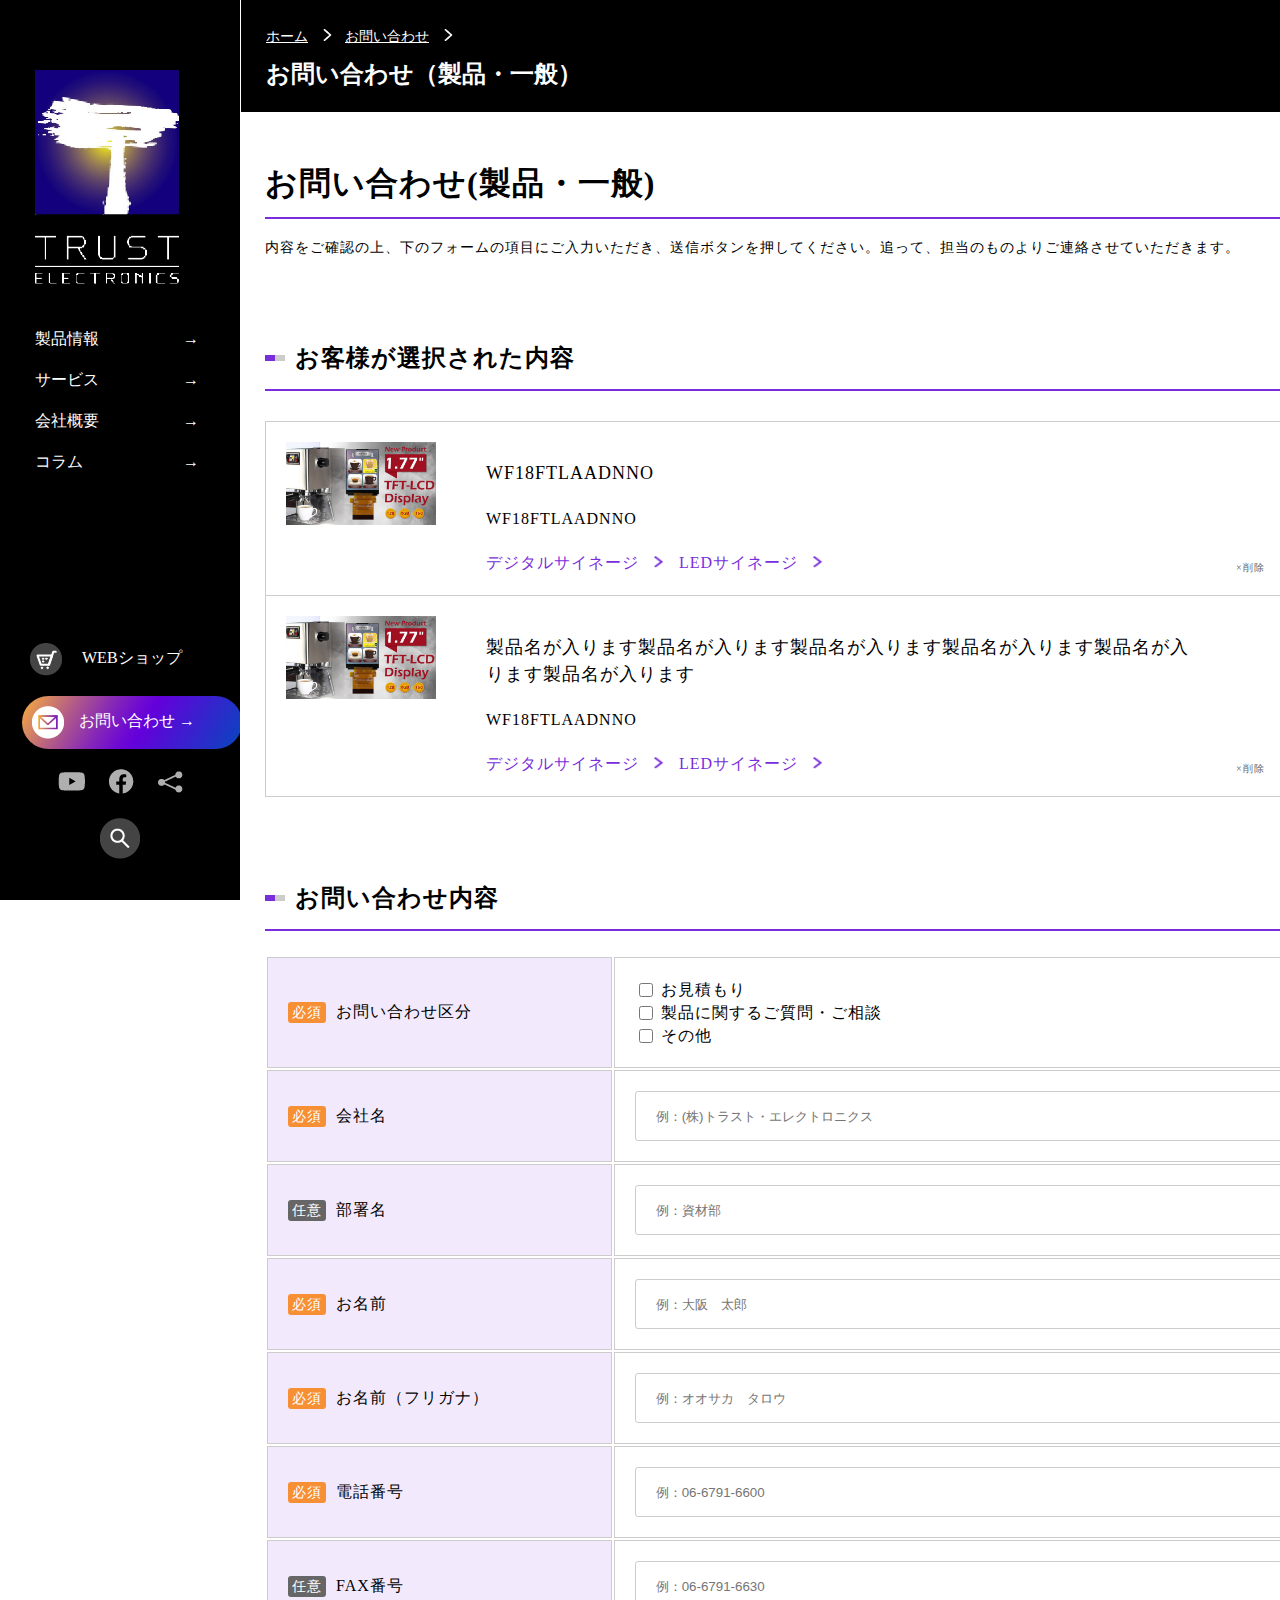
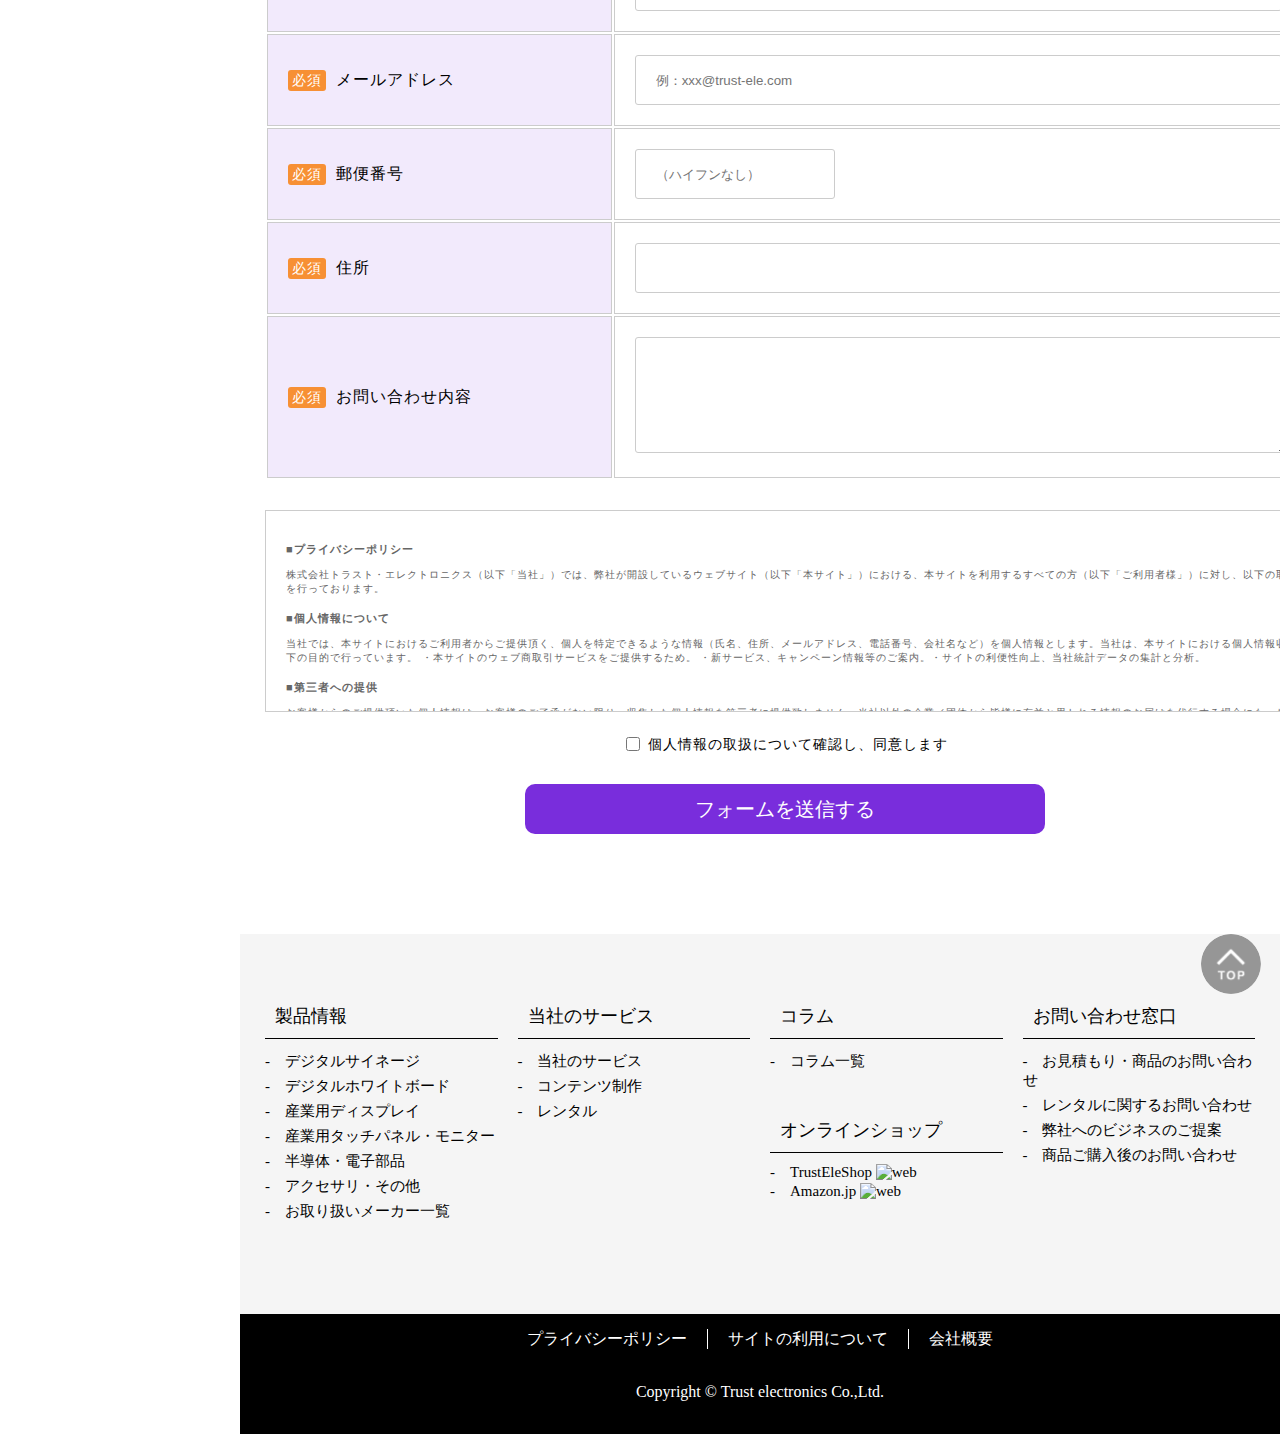
==== commit 5bafd026: "Update index.html" ====
--- a/index.html
+++ b/index.html
@@ -95,7 +95,7 @@
           <h2 class="section-subtitle">お客様が選択された内容</h2>
           <ul class="detail-item">
             <li>
-              <div class="image"><img src="" alt=""></div>
+              <div class="image"><img src="img/WF18FTLAADNN0_20.jpg" alt=""></div>
               <div class="item-link">
                 <p class="item-name">WF18FTLAADNNO</p>
                 <p class="item-number">WF18FTLAADNNO</p>
@@ -110,7 +110,7 @@
               <div class="delete-btn-sp"><a href="">×</a></div>
             </li>
             <li>
-              <div class="image"><img src="" alt=""></div>
+              <div class="image"><img src="img/WF18FTLAADNN0_20.jpg" alt=""></div>
               <div class="item-link">
                 <p class="item-name">製品名が入ります製品名が入ります製品名が入ります製品名が入ります製品名が入ります製品名が入ります</p>
                 <p class="item-number">WF18FTLAADNNO</p>
@@ -137,7 +137,7 @@
                 <td class="contact-body reason">
                   <label for="" class="contact-reason">
                     <input type="checkbox" name="" id="" class="check-box">
-                    <span class="contact-reason-txt"></span>お見積もり</span>
+                    お見積もり
                   </label>
                   <label for="" class="contact-reason">
                     <input type="checkbox" name="" id="" class="check-box">
@@ -215,7 +215,7 @@
               <tr>
                 <th class="contact-item"><span>必須</span>お問い合わせ内容
                 </th>
-                <td class="contact-body">
+                <td class="contact-body last-contact-body">
                   <textarea name="" id="" cols="30" rows="10"></textarea>
                 </td>
               </tr>
--- a/css/contact.css
+++ b/css/contact.css
@@ -154,11 +154,21 @@
   line-height: 1.2;
   margin-bottom: 20px;
 }
+.detail-item .image{
+  width: 100%;
+}
+.detail-item .image img{
+  width: 100%;
+}
 .detail-item{
+  /* border:1px solid red; */
+  margin-top: 6px;
+  margin-bottom: 60px;
+  padding-left: 0;
+}
+.detail-item li{
   padding: 20px;
-  /* border: 1px solid red; */
-}
-.detail-item li{
+  border: 1px solid #CCCCCC;
   display: flex;
   list-style: none;
   /* border: 1px solid red; */
@@ -166,6 +176,7 @@
 }
 .detail-item li:nth-child(1){
   padding-bottom:20px;
+  border-bottom: none;
 }
 .detail-item li:nth-child(2){
   padding-top: 20px;
@@ -175,12 +186,12 @@
   height: auto;
   padding-right: 50px;
   box-sizing: border-box;
-  border: 1px solid pink;
+  /* border: 1px solid #CCCCCC; */
 }
 .detail-item .item-link{
   padding-right: 30px;
   box-sizing: border-box;
-  border: 1px solid green;
+  /* border: 1px solid #CCCCCC; */
   width: calc(100% - 200px - 60px);
 }
 .item-link .item-name{
@@ -196,9 +207,9 @@
   line-height: 1.5;
 }
 .detail-item .delete-btn{
-  border: 1px solid blue;
+  /* border: 1px solid #CCCCCC; */
   width: 60px;
-  background-color: #33CCFF;
+  /* background-color: #33CCFF; */
 }
 .detail-item .link span{
   color:#792DDC;
@@ -267,8 +278,11 @@
   box-sizing: border-box;
 }
 .check-box{
-  height:16px;
-  width:16px;
+  height:14px;
+  width:14px;
+  position: relative;
+  top:1.5px;
+
 }
 .zipcode{
   width: 200px;
@@ -292,6 +306,7 @@
   border-radius: 10px;
   margin-bottom: 100px;
   margin-top: 30px;
+  border: none;
 }
 .privacy .scroll{
   width: 100%;
@@ -314,6 +329,9 @@
   text-align: center;
   margin-bottom: 30px;
   font-size: 14px;
+}
+.contact-submit:hover{
+  background-color: #a371e3;
 }
 
 
@@ -410,7 +428,7 @@
   .detail-item .item-link{
     padding-right: 30px;
     box-sizing: border-box;
-    border: 1px solid green;
+    /* border: 1px solid green; */
     width: calc(100% - 100px - 10px);
   }
   .detail-item .delete-btn a{
@@ -425,9 +443,9 @@
   }
   .delete-btn-sp{
     width: 10%;
-    background-color: #33CCFF;
+    /* background-color: #33CCFF; */
     width: 10px;
-    border: 1px solid blue;
+    /* border: 1px solid blue; */
     position: relative;
   }
   
@@ -438,8 +456,12 @@
   .detail-item li:nth-child(2){
     padding-top: 10px;
   }
+  .detail-item li{
+    padding: 10px;
+  }
   .detail-item{
-    padding: 10px;
+    margin-bottom: 48px;
+    margin-top: 0;
   }
   .detail-item .item-link p{
     margin-bottom: 15px;
@@ -467,11 +489,17 @@
   .contact-item{
     width: 100%;
     padding: 15px;
-  }
+    border-bottom: none;
+  }
+
   .contact-body{
     width: 100%;
     padding: 15px;
-  }
+    border-bottom: none;
+  }
+.last-contact-body{
+  border-bottom: 1px solid #CCCCCC;
+}
   input{
     width: 100%;
     height: 50px;
